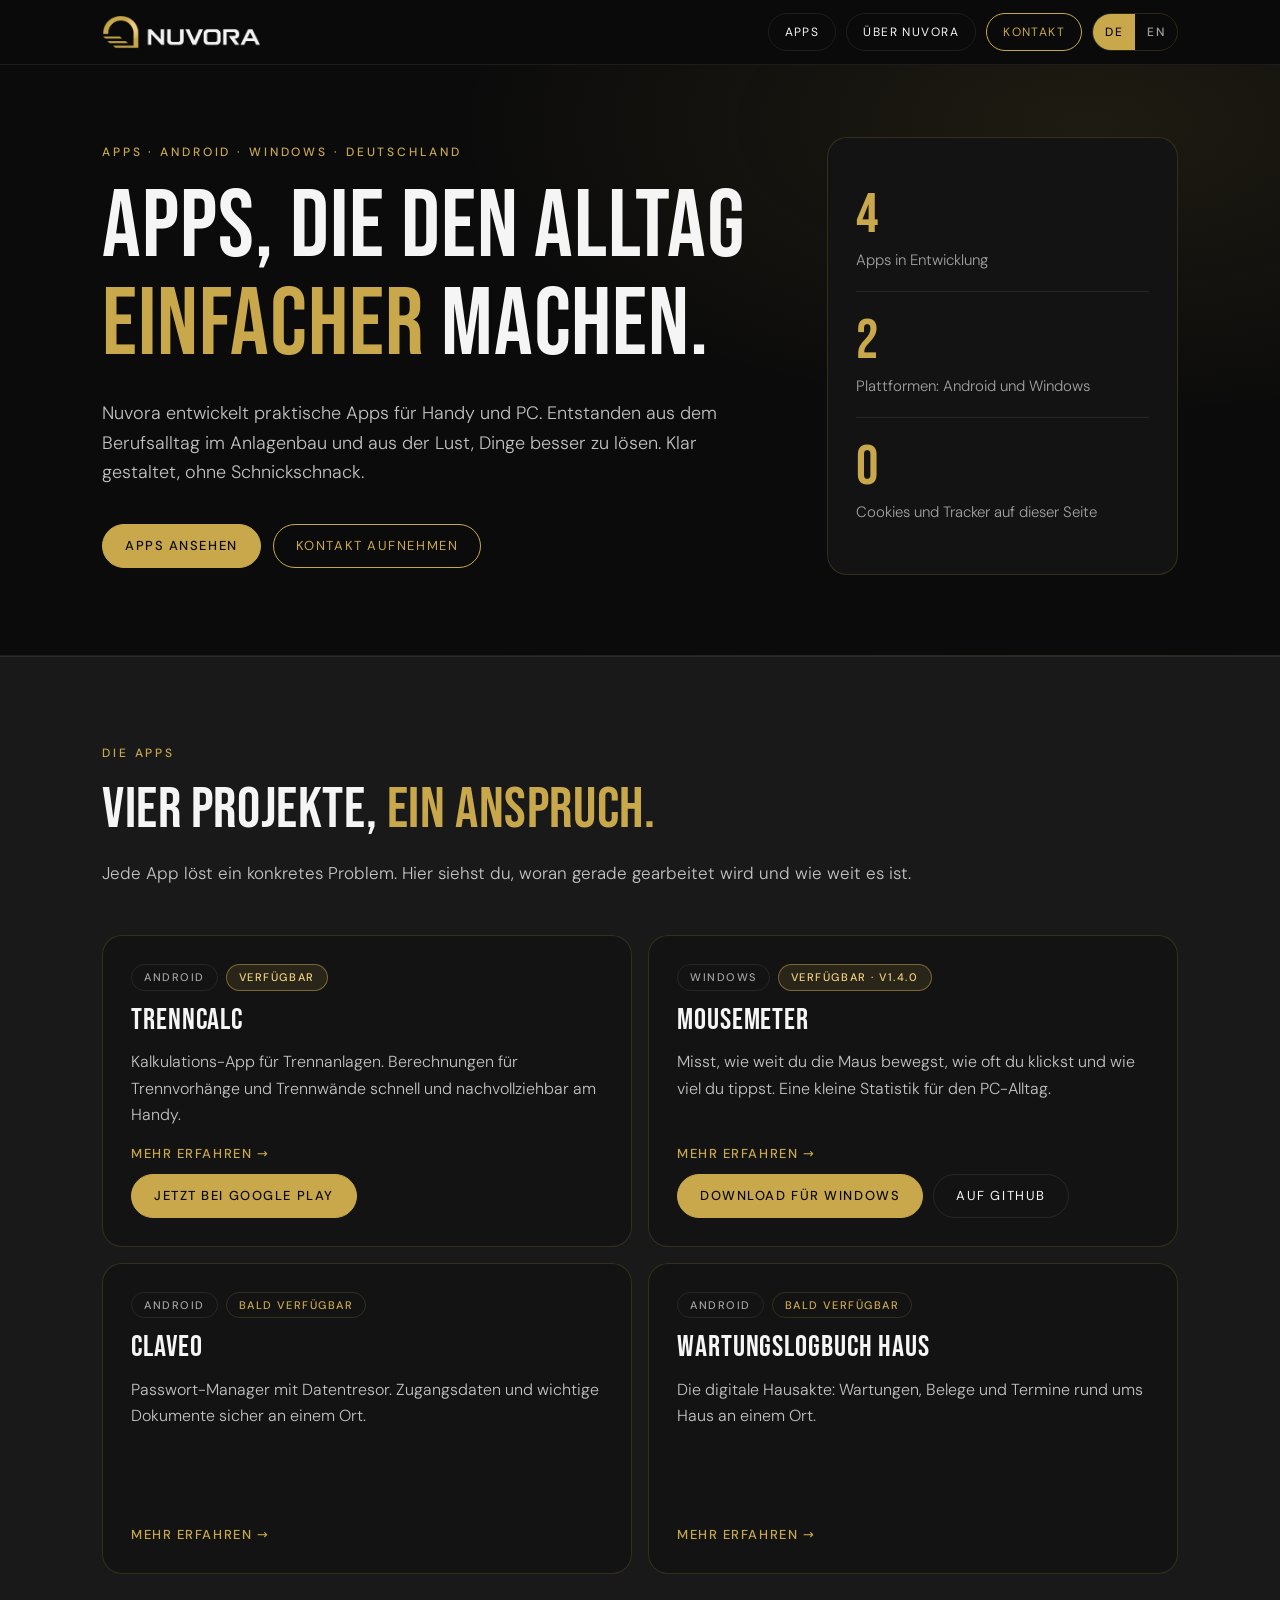
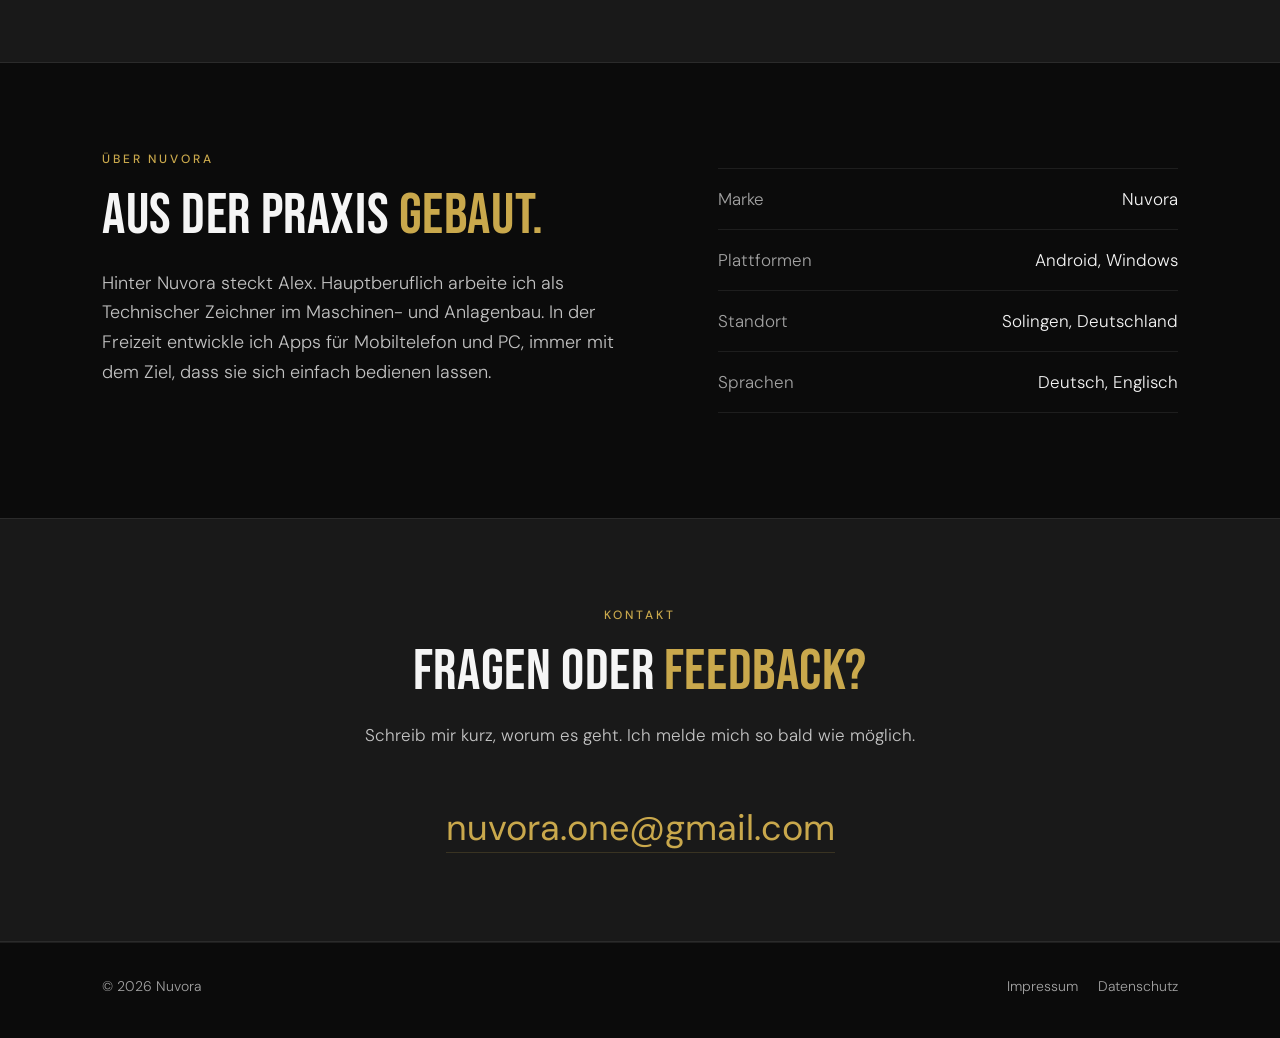
==== index.html @ 4043874c "Add files via upload" ====
<!doctype html>
<html lang="de">
<head>
  <meta charset="utf-8">
  <meta name="viewport" content="width=device-width, initial-scale=1">
  <title>Nuvora – Apps für Android und Windows</title>
  <meta name="description" content="Nuvora entwickelt Apps für Android und Windows: Kalkulation für Trennanlagen, Passwort-Manager, Hausakte, Maus-Statistik und mehr.">
  <meta name="robots" content="index, follow">
  <meta property="og:type" content="website">
  <meta property="og:title" content="Nuvora – Apps für Android und Windows">
  <meta property="og:description" content="Praktische Apps für Alltag und Beruf. Entwickelt von Alex.">
  <meta name="theme-color" content="#0b0b0b">
  <link rel="icon" href="data:image/svg+xml,%3Csvg xmlns='http://www.w3.org/2000/svg' viewBox='0 0 64 64'%3E%3Crect width='64' height='64' rx='14' fill='%230b0b0b'/%3E%3Ctext x='32' y='46' font-family='Arial' font-size='40' font-weight='700' text-anchor='middle' fill='%23c9a84c'%3EN%3C/text%3E%3C/svg%3E">
  <link rel="stylesheet" href="style.css">
  <script>document.documentElement.classList.add('js');</script>
</head>
<body>
  <a class="skip" href="#apps">Zum Inhalt springen</a>

  <header class="nav">
    <div class="wrap">
      <a class="logo" href="#top" aria-label="Nuvora, Startseite"><img src="img/nuvora-logo.png" alt="Nuvora" width="700" height="150"></a>
      <nav class="nav-links" aria-label="Hauptnavigation">
        <a class="btn ghost" href="#apps">Apps</a>
        <a class="btn ghost" href="#ueber">Über Nuvora</a>
        <a class="btn" href="#kontakt">Kontakt</a>
        <span class="lang" role="group" aria-label="Sprache"><span class="cur" aria-current="true">DE</span><a href="en/index.html" lang="en" hreflang="en" title="English version">EN</a></span>
      </nav>
    </div>
  </header>

  <main id="top">
    <!-- Hero -->
    <section class="hero">
      <div class="wrap hero-grid">
        <div>
          <span class="eyebrow">Apps · Android · Windows · Deutschland</span>
          <h1>Apps, die den Alltag <em>einfacher</em> machen.</h1>
          <p class="lead">Nuvora entwickelt praktische Apps für Handy und PC. Entstanden aus dem Berufsalltag im Anlagenbau und aus der Lust, Dinge besser zu lösen. Klar gestaltet, ohne Schnickschnack.</p>
          <div class="actions">
            <a class="btn primary" href="#apps">Apps ansehen</a>
            <a class="btn" href="#kontakt">Kontakt aufnehmen</a>
          </div>
        </div>
        <aside class="hero-card" aria-label="Nuvora in Zahlen">
          <div class="stat"><b>4</b><span>Apps in Entwicklung</span></div>
          <div class="stat"><b>2</b><span>Plattformen: Android und Windows</span></div>
          <div class="stat"><b>0</b><span>Cookies und Tracker auf dieser Seite</span></div>
        </aside>
      </div>
    </section>

    <!-- Apps -->
    <section id="apps" class="alt">
      <div class="wrap">
        <div class="section-head reveal">
          <span class="eyebrow">Die Apps</span>
          <h2>Vier Projekte, <em>ein Anspruch.</em></h2>
          <p>Jede App löst ein konkretes Problem. <span class="d-only">Hier siehst du, woran gerade gearbeitet wird und wie weit es ist.</span><span class="m-only">Hier siehst du den aktuellen Stand.</span></p>
        </div>

        <div class="cards">
          <article class="card reveal" data-info="info-trenncalc">
            <div class="meta"><span class="tag">Android</span><span class="tag live">Verfügbar</span></div>
            <h3>TrennCalc</h3>
            <p>Kalkulations-App für Trennanlagen. Berechnungen für Trennvorhänge und Trennwände schnell und nachvollziehbar am Handy.</p>
            <div class="card-foot">
              <button class="more" type="button" data-open="info-trenncalc" aria-haspopup="dialog">Mehr erfahren <span aria-hidden="true">→</span></button>
              <div class="card-actions">
                <a class="btn primary" href="https://play.google.com/store/apps/details?id=com.nuvora.trenncalc.lite&amp;utm_source=emea_Med" target="_blank" rel="noopener">Jetzt bei Google Play</a>
              </div>
            </div>
          </article>

          <article class="card reveal" data-info="info-mousemeter">
            <div class="meta"><span class="tag">Windows</span><span class="tag live">Verfügbar · v1.4.0</span></div>
            <h3>MouseMeter</h3>
            <p>Misst, wie weit du die Maus bewegst, wie oft du klickst und wie viel du tippst. Eine kleine Statistik für den PC-Alltag.</p>
            <div class="card-foot">
              <button class="more" type="button" data-open="info-mousemeter" aria-haspopup="dialog">Mehr erfahren <span aria-hidden="true">→</span></button>
              <div class="card-actions">
                <a class="btn primary" href="https://github.com/nuvoraone-source/MouseMeter/releases/tag/v1.4.0" target="_blank" rel="noopener">Download für Windows</a>
                <a class="btn ghost" href="https://github.com/nuvoraone-source/MouseMeter" target="_blank" rel="noopener">Auf GitHub</a>
              </div>
            </div>
          </article>

          <article class="card reveal" data-info="info-claveo">
            <div class="meta"><span class="tag">Android</span><span class="tag status">Bald verfügbar</span></div>
            <h3>Claveo</h3>
            <p>Passwort-Manager mit Datentresor. Zugangsdaten und wichtige Dokumente sicher an einem Ort.</p>
            <div class="card-foot">
              <button class="more" type="button" data-open="info-claveo" aria-haspopup="dialog">Mehr erfahren <span aria-hidden="true">→</span></button>
            </div>
          </article>

          <article class="card reveal" data-info="info-wartung">
            <div class="meta"><span class="tag">Android</span><span class="tag status">Bald verfügbar</span></div>
            <h3>Wartungslogbuch Haus</h3>
            <p>Die digitale Hausakte: Wartungen, Belege und Termine rund ums Haus an einem Ort.</p>
            <div class="card-foot">
              <button class="more" type="button" data-open="info-wartung" aria-haspopup="dialog">Mehr erfahren <span aria-hidden="true">→</span></button>
            </div>
          </article>
        </div>
      </div>
    </section>

    <!-- Über -->
    <section id="ueber">
      <div class="wrap about-grid">
        <div class="reveal">
          <span class="eyebrow">Über Nuvora</span>
          <h2>Aus der Praxis <em>gebaut.</em></h2>
          <p class="lead">Hinter Nuvora steckt Alex. Hauptberuflich arbeite ich als Technischer Zeichner im Maschinen- und Anlagenbau. In der Freizeit entwickle ich Apps für Mobiltelefon und PC, immer mit dem Ziel, dass sie sich einfach bedienen lassen.</p>
        </div>
        <dl class="facts reveal">
          <div><dt>Marke</dt><dd>Nuvora</dd></div>
          <div><dt>Plattformen</dt><dd>Android, Windows</dd></div>
          <div><dt>Standort</dt><dd>Solingen, Deutschland</dd></div>
          <div><dt>Sprachen</dt><dd>Deutsch, Englisch</dd></div>
        </dl>
      </div>
    </section>

    <!-- Kontakt -->
    <section id="kontakt" class="alt contact">
      <div class="wrap">
        <div class="section-head reveal">
          <span class="eyebrow">Kontakt</span>
          <h2>Fragen oder <em>Feedback?</em></h2>
          <p>Schreib mir kurz, worum es geht. Ich melde mich so bald wie möglich.</p>
        </div>
        <a class="mail reveal" href="mailto:nuvora.one@gmail.com">nuvora.one@gmail.com</a>
      </div>
    </section>
  </main>

  <footer>
    <div class="wrap">
      <span>© 2026 Nuvora</span>
      <nav aria-label="Rechtliches">
        <a href="impressum.html">Impressum</a>
        <a href="datenschutz.html">Datenschutz</a>
      </nav>
    </div>
  </footer>


  <dialog id="info-trenncalc" class="info" aria-labelledby="t-trenncalc">
    <div class="info-inner">
      <button class="close" type="button" aria-label="Schließen" data-close>×</button>
      <div class="meta"><span class="tag">Android</span><span class="tag live">Verfügbar</span></div>
      <h3 id="t-trenncalc">TrennCalc</h3>
      <p class="info-intro">Die Kalkulations-App für Trennanlagen. Gewichte und Hubgewicht rechnest du direkt am Handy aus, statt von Hand oder in Tabellen.</p>
      <ul>
        <li>Berechnet Gewicht Technik, Gewicht Behang, Gesamtgewicht und Hubgewicht</li>
        <li>Erhältlich als Lite- und als Pro-Version</li>
        <li>Ergebnisse lassen sich als PNG-Bild exportieren</li>
        <li>Die Sprache richtet sich nach den Einstellungen deines Handys</li>
      </ul>
      <div class="card-actions">
        <a class="btn primary" href="https://play.google.com/store/apps/details?id=com.nuvora.trenncalc.lite&amp;utm_source=emea_Med" target="_blank" rel="noopener">Jetzt bei Google Play</a>
      </div>
    </div>
  </dialog>

  <dialog id="info-mousemeter" class="info" aria-labelledby="t-mousemeter">
    <div class="info-inner">
      <button class="close" type="button" aria-label="Schließen" data-close>×</button>
      <div class="meta"><span class="tag">Windows</span><span class="tag live">Verfügbar · v1.4.0</span></div>
      <h3 id="t-mousemeter">MouseMeter</h3>
      <p class="info-intro">Zeigt dir, wie viel du am PC wirklich machst: wie weit die Maus wandert, wie oft du klickst und wie viel du tippst.</p>
      <ul>
        <li>Misst Mausstrecke, Geschwindigkeit und deinen Rekord</li>
        <li>Zählt Klicks (links, rechts, Mitte), Tastenanschläge und Scrollrad-Bewegungen</li>
        <li>Bei der Tastatur wird nur die Anzahl gezählt, nie der getippte Text</li>
        <li>Auswertung nach Tag, Woche, Monat und Jahr</li>
        <li>Portabel: Datei starten, keine Installation nötig</li>
        <li>Deine Daten bleiben lokal auf deinem PC, es wird nichts hochgeladen</li>
      </ul>
      <div class="card-actions">
        <a class="btn primary" href="https://github.com/nuvoraone-source/MouseMeter/releases/tag/v1.4.0" target="_blank" rel="noopener">Download für Windows</a>
        <a class="btn ghost" href="https://github.com/nuvoraone-source/MouseMeter" target="_blank" rel="noopener">Auf GitHub</a>
      </div>
    </div>
  </dialog>

  <dialog id="info-claveo" class="info" aria-labelledby="t-claveo">
    <div class="info-inner">
      <button class="close" type="button" aria-label="Schließen" data-close>×</button>
      <div class="meta"><span class="tag">Android</span><span class="tag status">Bald verfügbar</span></div>
      <h3 id="t-claveo">Claveo</h3>
      <p class="info-intro">Ein Passwort-Manager mit Datentresor. Der Name kommt vom lateinischen „clavis“, dem Schlüssel.</p>
      <ul>
        <li>Verwaltet deine Passwörter an einem Ort</li>
        <li>Der Datentresor nimmt auch weitere Alltagsdaten auf, zum Beispiel Bankkonten, Familiendaten und Dokumente</li>
        <li>Die Daten sollen durchgehend stark verschlüsselt gespeichert werden</li>
        <li>Zuerst für Android, eine iOS-Version ist später geplant</li>
        <li>Die App befindet sich gerade in der Veröffentlichung im Google Play Store</li>
      </ul>
      <div class="card-actions">
        <a class="btn" href="#kontakt" data-close>Fragen? Zum Kontakt</a>
      </div>
    </div>
  </dialog>

  <dialog id="info-wartung" class="info" aria-labelledby="t-wartung">
    <div class="info-inner">
      <button class="close" type="button" aria-label="Schließen" data-close>×</button>
      <div class="meta"><span class="tag">Android</span><span class="tag status">Bald verfügbar</span></div>
      <h3 id="t-wartung">Wartungslogbuch Haus</h3>
      <p class="info-intro">Die digitale Hausakte: Alles zu deinem Gebäude an einem Ort, statt in Ordnern und auf Zetteln.</p>
      <ul>
        <li>Verwaltet Gebäude, Räume, Anlagen, Wartungen, Dokumente und Kosten</li>
        <li>Auch für Mieter gedacht, nicht nur für Eigentümer</li>
        <li>Die Daten liegen zuerst auf deinem Gerät, eine Synchronisation mit Cloud-Diensten ist geplant</li>
        <li>Die App befindet sich in Arbeit</li>
      </ul>
      <div class="card-actions">
        <a class="btn" href="#kontakt" data-close>Fragen? Zum Kontakt</a>
      </div>
    </div>
  </dialog>

  <script>
    // Dezentes Einblenden beim Scrollen. Ohne JavaScript bleibt alles sichtbar.
    (function () {
      var items = document.querySelectorAll('.reveal');
      if (!('IntersectionObserver' in window)) { items.forEach(function (e) { e.classList.add('in'); }); return; }
      var io = new IntersectionObserver(function (entries) {
        entries.forEach(function (en) { if (en.isIntersecting) { en.target.classList.add('in'); io.unobserve(en.target); } });
      }, { threshold: 0.12 });
      items.forEach(function (e) { io.observe(e); });
    })();

    // Info-Fenster: Klick auf Karte oder "Mehr erfahren" öffnet das Fenster.
    (function () {
      if (typeof HTMLDialogElement === 'undefined') return;
      document.querySelectorAll('.card[data-info]').forEach(function (card) {
        card.classList.add('clickable');
        card.addEventListener('click', function (e) {
          if (e.target.closest('a')) return;
          var d = document.getElementById(card.getAttribute('data-info'));
          if (d && !d.open) d.showModal();
        });
      });
      document.querySelectorAll('dialog.info').forEach(function (d) {
        d.addEventListener('click', function (e) {
          if (e.target === d || e.target.closest('[data-close]')) d.close();
        });
      });
    })();
  </script>
</body>
</html>
---- style.css ----
/* ==========================================================
   NUVORA – Stylesheet
   Farben und Schriften hier oben ändern, wirkt auf alle Seiten.
   ========================================================== */

@font-face { font-family: "DM Sans"; font-weight: 300; font-style: normal; font-display: swap; src: url("fonts/dm-sans-latin-300-normal.woff2") format("woff2"); }
@font-face { font-family: "DM Sans"; font-weight: 400; font-style: normal; font-display: swap; src: url("fonts/dm-sans-latin-400-normal.woff2") format("woff2"); }
@font-face { font-family: "DM Sans"; font-weight: 500; font-style: normal; font-display: swap; src: url("fonts/dm-sans-latin-500-normal.woff2") format("woff2"); }
@font-face { font-family: "Bebas Neue"; font-weight: 400; font-style: normal; font-display: swap; src: url("fonts/bebas-neue-latin-400-normal.woff2") format("woff2"); }

:root {
  --black: #0b0b0b;      /* Seitenhintergrund */
  --surface: #131313;    /* Karten */
  --surface2: #191919;   /* abgesetzte Bereiche */
  --gold: #c9a84c;       /* Hauptakzent */
  --gold-light: #f0d080; /* Hover */
  --white: #f5f5f5;      /* Text */
  --muted: #a2a2a2;      /* Nebentext */
  --border: rgba(201, 168, 76, 0.18);
  --line: rgba(255, 255, 255, 0.08);
  --sans: "DM Sans", system-ui, -apple-system, "Segoe UI", sans-serif;
  --display: "Bebas Neue", "DM Sans", sans-serif;
  --gutter: 16px;
}

*, *::before, *::after { box-sizing: border-box; }
html { scroll-behavior: smooth; scroll-padding-top: 76px; -webkit-text-size-adjust: 100%; }
body {
  margin: 0;
  background: var(--black);
  color: var(--white);
  font-family: var(--sans);
  font-weight: 300;
  font-size: 17px;
  line-height: 1.65;
  -webkit-font-smoothing: antialiased;
}
img, svg { max-width: 100%; display: block; }
a { color: inherit; }
:focus-visible { outline: 2px solid var(--gold-light); outline-offset: 3px; border-radius: 4px; }

.wrap { width: 100%; max-width: 1140px; margin: 0 auto; padding: 0 var(--gutter); }
.skip { position: absolute; left: -999px; top: 8px; background: var(--gold); color: var(--black); padding: 8px 14px; border-radius: 999px; z-index: 100; }
.skip:focus { left: 8px; }

/* ---------- Navigation ---------- */
.nav {
  position: sticky; top: 0; z-index: 50;
  background: rgba(11, 11, 11, 0.97);
  border-bottom: 1px solid var(--line);
}
.nav .wrap { display: flex; align-items: center; justify-content: space-between; gap: 16px; min-height: 64px; }
.logo { display: inline-flex; align-items: center; text-decoration: none; }
.logo img { height: 34px; width: auto; }
.nav-links { display: flex; align-items: center; gap: 10px; }

/* ---------- Buttons ---------- */
.btn {
  display: inline-flex; align-items: center; justify-content: center;
  min-height: 44px; padding: 0 22px;
  border: 1px solid var(--gold); border-radius: 999px;
  background: transparent; color: var(--gold);
  font: 400 13px/1 var(--sans); letter-spacing: 0.12em; text-transform: uppercase;
  text-decoration: none; cursor: pointer;
  transition: background .2s, color .2s, border-color .2s;
}
.btn:hover { background: rgba(201, 168, 76, 0.12); border-color: var(--gold-light); color: var(--gold-light); }
.btn.primary { background: var(--gold); color: var(--black); font-weight: 500; }
.btn.primary:hover { background: var(--gold-light); border-color: var(--gold-light); color: var(--black); }
.btn.ghost { border-color: var(--line); color: var(--white); }
.btn.ghost:hover { border-color: var(--gold); color: var(--gold); background: transparent; }
.nav .btn { min-height: 38px; padding: 0 16px; font-size: 12px; }

/* ---------- Sprachumschalter ---------- */
.lang { display: inline-flex; align-items: center; border: 1px solid var(--border); border-radius: 999px; overflow: hidden; }
.lang a, .lang .cur { display: inline-flex; align-items: center; min-height: 36px; padding: 0 12px; font: 500 12px/1 var(--sans); letter-spacing: 0.12em; text-decoration: none; }
.lang a { color: var(--muted); }
.lang a:hover { color: var(--gold-light); }
.lang .cur { background: var(--gold); color: var(--black); }

/* ---------- Typografie ---------- */
.eyebrow {
  display: block; margin-bottom: 18px;
  font: 500 12px/1.4 var(--sans); letter-spacing: 0.24em; text-transform: uppercase; color: var(--gold);
}
h1, h2, h3 { font-family: var(--display); font-weight: 400; margin: 0; letter-spacing: 0.01em; line-height: 1.02; text-transform: uppercase; }
h1 { font-size: clamp(46px, 9vw, 96px); }
h2 { font-size: clamp(36px, 6vw, 58px); }
h3 { font-size: 30px; letter-spacing: 0.03em; }
em { font-style: normal; color: var(--gold); }
.lead { max-width: 56ch; margin: 24px 0 0; font-size: 18px; color: rgba(245, 245, 245, 0.78); }

/* ---------- Hero ---------- */
.hero { padding: 72px 0 80px; border-bottom: 1px solid var(--line); background: radial-gradient(900px 420px at 85% 10%, rgba(201,168,76,0.10), transparent 70%), var(--black); }
.hero-grid { display: grid; gap: 48px; align-items: center; }
.hero .actions { display: flex; flex-wrap: wrap; gap: 12px; margin-top: 36px; }
.hero-card {
  background: var(--surface); border: 1px solid var(--border); border-radius: 20px;
  padding: 32px 28px; display: grid; gap: 4px;
}
.stat { padding: 18px 0; border-bottom: 1px solid var(--line); }
.stat:last-child { border-bottom: 0; }
.stat b { display: block; font: 400 56px/1 var(--display); color: var(--gold); letter-spacing: 0.02em; }
.stat span { display: block; margin-top: 4px; color: var(--muted); font-size: 15px; }

/* ---------- Bereiche ---------- */
section { padding: 88px 0; }
.alt { background: var(--surface2); border-block: 1px solid var(--line); }
.section-head { max-width: 62ch; margin-bottom: 48px; }
#apps .section-head { max-width: 100ch; }
.section-head p { margin: 20px 0 0; color: rgba(245, 245, 245, 0.78); }

/* ---------- App-Karten ---------- */
.cards { display: grid; gap: 16px; grid-template-columns: 1fr; grid-auto-rows: 1fr; }
.card {
  background: var(--surface); border: 1px solid var(--border); border-radius: 20px;
  padding: 28px; display: flex; flex-direction: column; gap: 14px;
  transition: border-color .25s, transform .25s;
}
.card:hover { border-color: rgba(201, 168, 76, 0.5); transform: translateY(-3px); }
.card .meta { display: flex; flex-wrap: wrap; gap: 8px; align-items: center; }
.tag {
  display: inline-block; padding: 4px 12px; border-radius: 999px;
  border: 1px solid var(--line); color: var(--muted);
  font: 500 11px/1.5 var(--sans); letter-spacing: 0.14em; text-transform: uppercase;
}
.tag.status { border-color: var(--border); color: var(--gold); }
.card p { margin: 0; color: rgba(245, 245, 245, 0.78); font-size: 16px; }

.card-actions { display: flex; flex-wrap: wrap; gap: 10px; margin-top: auto; padding-top: 8px; }
.tag.live { border-color: rgba(201, 168, 76, 0.5); background: rgba(201, 168, 76, 0.12); color: var(--gold-light); }

/* ---------- Info-Fenster ---------- */
.card.clickable { cursor: pointer; }
.more {
  align-self: flex-start; margin-top: auto; padding: 8px 0; background: none; border: 0;
  color: var(--gold); font: 500 13px/1 var(--sans); letter-spacing: 0.12em; text-transform: uppercase; cursor: pointer;
}
.more:hover { color: var(--gold-light); }
.card .more + .card-actions { margin-top: 0; }
.js .card .more { display: inline-block; }
.card .more { display: none; }

dialog.info {
  width: min(580px, calc(100vw - 32px)); max-height: calc(100vh - 48px); padding: 0; overflow: auto;
  background: var(--surface); color: var(--white);
  border: 1px solid var(--border); border-radius: 20px;
  box-shadow: 0 30px 80px rgba(0, 0, 0, 0.6);
}
dialog.info::backdrop { background: rgba(0, 0, 0, 0.75); }
dialog.info[open] { animation: pop .22s ease; }
@keyframes pop { from { opacity: 0; transform: translateY(10px) scale(.98); } to { opacity: 1; transform: none; } }
.info-inner { position: relative; padding: 36px 32px 32px; display: flex; flex-direction: column; gap: 16px; }
.info-inner h3 { font-size: 40px; }
.info-intro { margin: 0; color: rgba(245, 245, 245, 0.85); }
.info-inner ul { margin: 0; padding: 0; list-style: none; border-top: 1px solid var(--line); }
.info-inner li { position: relative; padding: 12px 0 12px 22px; border-bottom: 1px solid var(--line); font-size: 16px; color: rgba(245, 245, 245, 0.8); }
.info-inner li::before { content: ""; position: absolute; left: 2px; top: 21px; width: 7px; height: 7px; border-radius: 50%; background: var(--gold); }
.info-inner .card-actions { margin-top: 8px; padding-top: 0; }
.close {
  position: absolute; top: 12px; right: 12px; width: 44px; height: 44px; border-radius: 50%;
  background: transparent; border: 1px solid var(--line); color: var(--white);
  font: 300 26px/1 var(--sans); cursor: pointer;
}
.close:hover { border-color: var(--gold); color: var(--gold); }
@media (max-width: 719px) { .info-inner { padding: 32px 20px 24px; } .info-inner h3 { font-size: 34px; } }
@media (prefers-reduced-motion: reduce) { dialog.info[open] { animation: none; } }

.card-foot { margin-top: auto; display: flex; flex-direction: column; align-items: flex-start; gap: 10px; }
.card-foot .more { margin-top: 0; padding: 4px 0; }
.card-foot .card-actions { margin-top: 0; padding-top: 0; }
.section-head p { text-wrap: balance; }
.lead { text-wrap: pretty; }
.m-only { display: none; }
@media (max-width: 719px) {
  .d-only { display: none; }
  .m-only { display: inline; }
}

/* ---------- Über ---------- */
.about-grid { display: grid; gap: 40px; }
.facts { display: grid; gap: 0; border-top: 1px solid var(--line); }
.facts div { display: flex; justify-content: space-between; gap: 16px; padding: 16px 0; border-bottom: 1px solid var(--line); }
.facts dt { color: var(--muted); }
.facts dd { margin: 0; text-align: right; }

/* ---------- Kontakt ---------- */
.contact { text-align: center; }
.contact .section-head { margin-inline: auto; }
.mail { display: inline-block; margin-top: 8px; font: 400 clamp(22px, 5vw, 36px)/1.3 var(--sans); color: var(--gold); text-decoration: none; border-bottom: 1px solid var(--border); overflow-wrap: anywhere; }
.mail:hover { color: var(--gold-light); border-color: var(--gold-light); }

/* ---------- Footer ---------- */
footer { padding: 32px 0 40px; border-top: 1px solid var(--line); color: var(--muted); font-size: 14px; }
footer .wrap { display: flex; flex-wrap: wrap; justify-content: space-between; gap: 12px 24px; }
footer nav { display: flex; gap: 20px; }
footer a { text-decoration: none; }
footer a:hover { color: var(--gold); }

/* ---------- Rechtstexte ---------- */
.legal { padding: 64px 0 88px; }
.legal .wrap { max-width: 760px; }
.legal h1 { font-size: clamp(44px, 8vw, 72px); margin-bottom: 32px; }
.legal h2 { font-size: 30px; margin: 40px 0 12px; color: var(--gold); }
.legal p, .legal li { color: rgba(245, 245, 245, 0.82); }
.legal ul { padding-left: 20px; }
.legal a { color: var(--gold); }
.todo { background: rgba(201, 168, 76, 0.16); color: var(--gold-light); padding: 0 6px; border-radius: 4px; }

/* ---------- Einblend-Animation (nur mit JavaScript, dezent) ---------- */
.js .reveal { opacity: 0; transform: translateY(18px); transition: opacity .7s ease, transform .7s ease; }
.js .reveal.in { opacity: 1; transform: none; }

/* ---------- Tablet / Desktop ---------- */
@media (min-width: 720px) {
  :root { --gutter: 32px; }
  .cards { grid-template-columns: repeat(2, 1fr); }
  .about-grid { grid-template-columns: 1.2fr 1fr; gap: 64px; }
}
@media (min-width: 980px) {
  .hero-grid { grid-template-columns: 1.3fr 0.7fr; gap: 72px; }
}
@media (max-width: 719px) {
  .nav-links .btn.ghost { display: none; }
  section { padding: 64px 0; }
  .hero { padding: 48px 0 56px; }
}
@media (prefers-reduced-motion: reduce) {
  html { scroll-behavior: auto; }
  .js .reveal { opacity: 1; transform: none; transition: none; }
  .card, .btn { transition: none; }
}
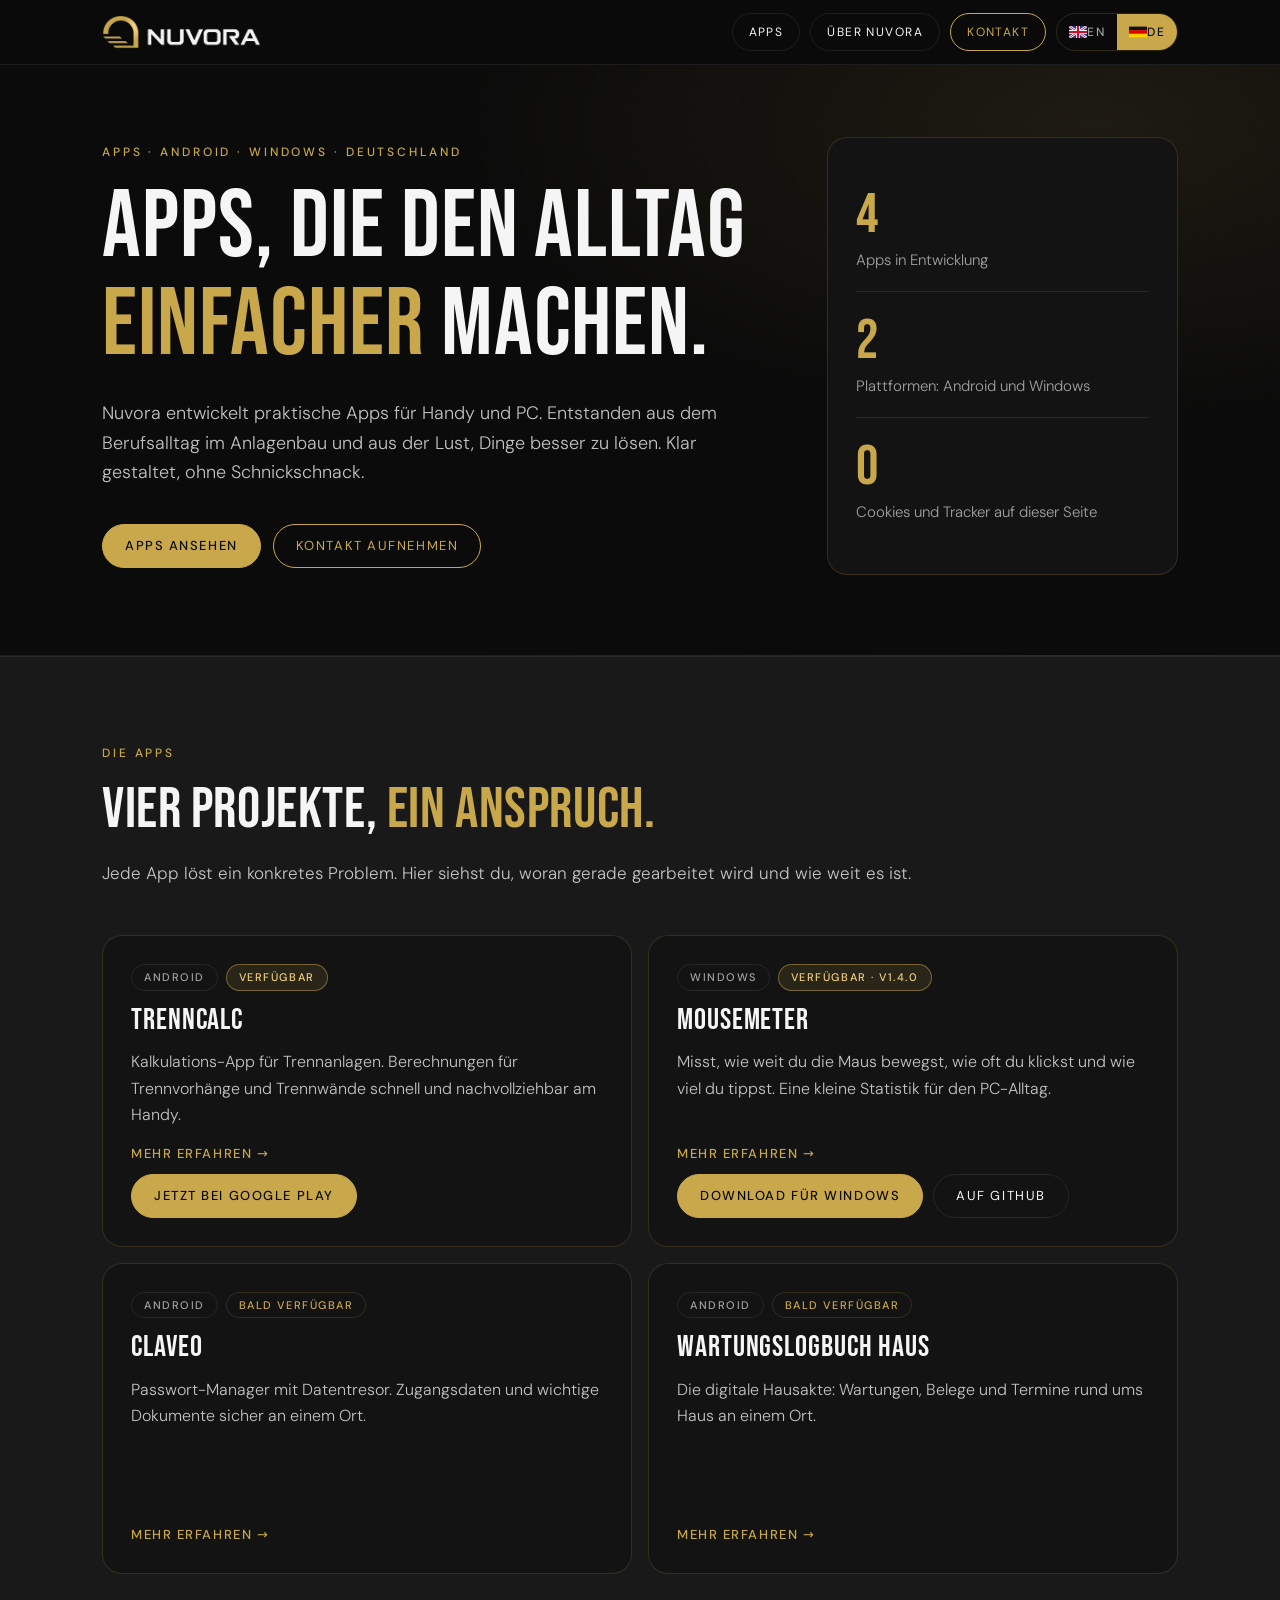
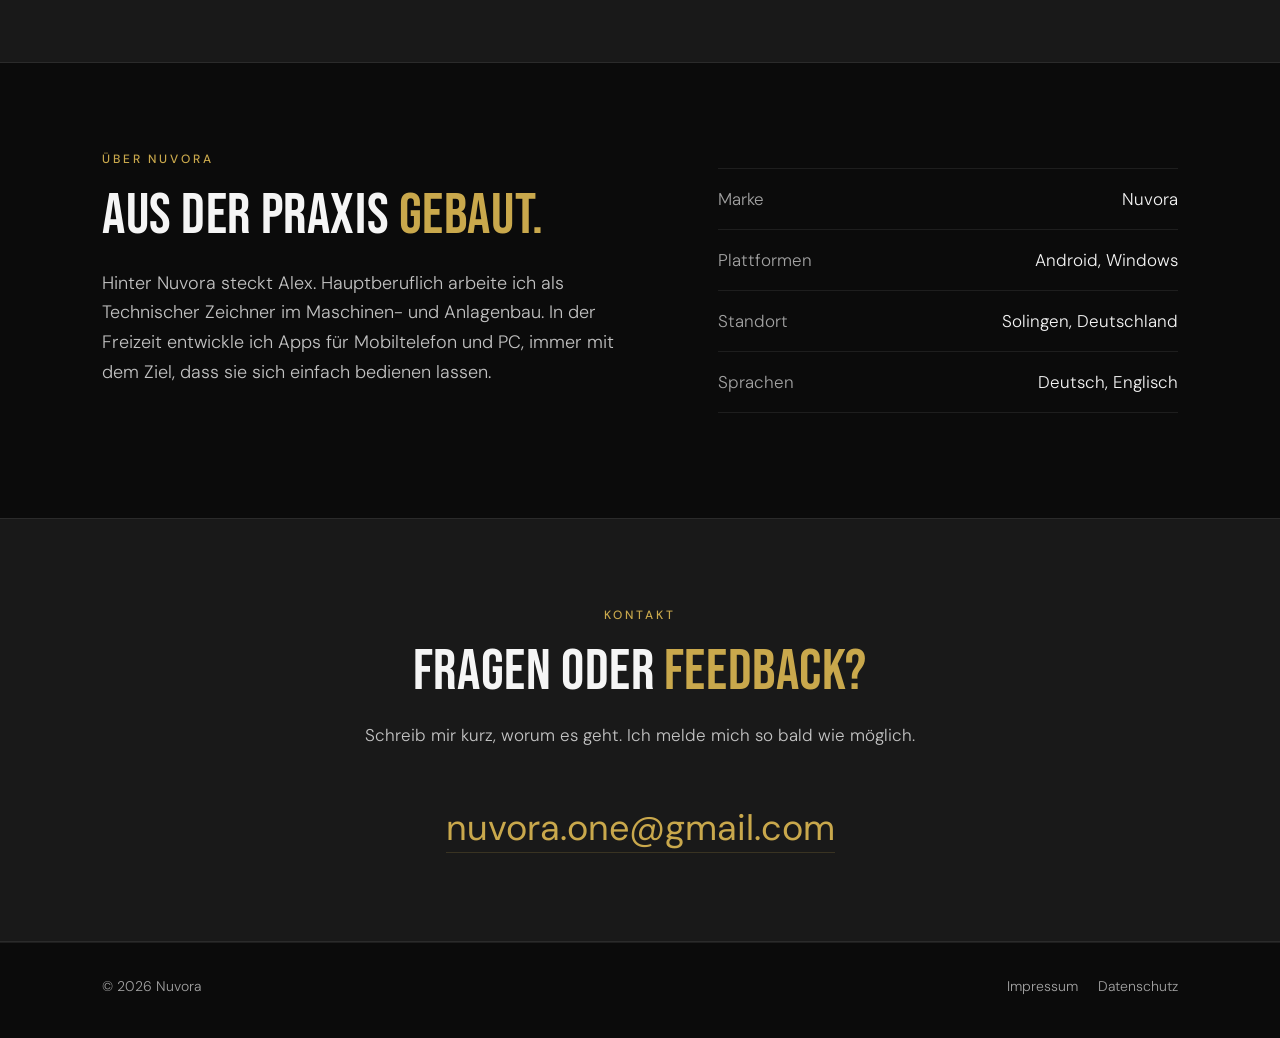
==== commit 89b079c4: "Add files via upload" ====
--- a/index.html
+++ b/index.html
@@ -24,7 +24,7 @@
         <a class="btn ghost" href="#apps">Apps</a>
         <a class="btn ghost" href="#ueber">Über Nuvora</a>
         <a class="btn" href="#kontakt">Kontakt</a>
-        <span class="lang" role="group" aria-label="Sprache"><span class="cur" aria-current="true">DE</span><a href="en/index.html" lang="en" hreflang="en" title="English version">EN</a></span>
+        <span class="lang" role="group" aria-label="Sprache"><a href="en/index.html" lang="en" hreflang="en" title="English version"><svg class="flag" viewBox="0 0 60 40" width="18" height="12" aria-hidden="true" focusable="false"><rect width="60" height="40" fill="#1c3f94"/><path d="M0 0l60 40M60 0L0 40" stroke="#fff" stroke-width="8"/><path d="M0 0l60 40M60 0L0 40" stroke="#c8102e" stroke-width="3"/><path d="M30 0v40M0 20h60" stroke="#fff" stroke-width="13"/><path d="M30 0v40M0 20h60" stroke="#c8102e" stroke-width="7.5"/></svg><span class="code">EN</span></a><span class="cur" aria-current="true" lang="de"><svg class="flag" viewBox="0 0 5 3" width="18" height="12" aria-hidden="true" focusable="false"><rect width="5" height="1" fill="#111"/><rect y="1" width="5" height="1" fill="#d00"/><rect y="2" width="5" height="1" fill="#ffce00"/></svg><span class="code">DE</span></span></span>
       </nav>
     </div>
   </header>
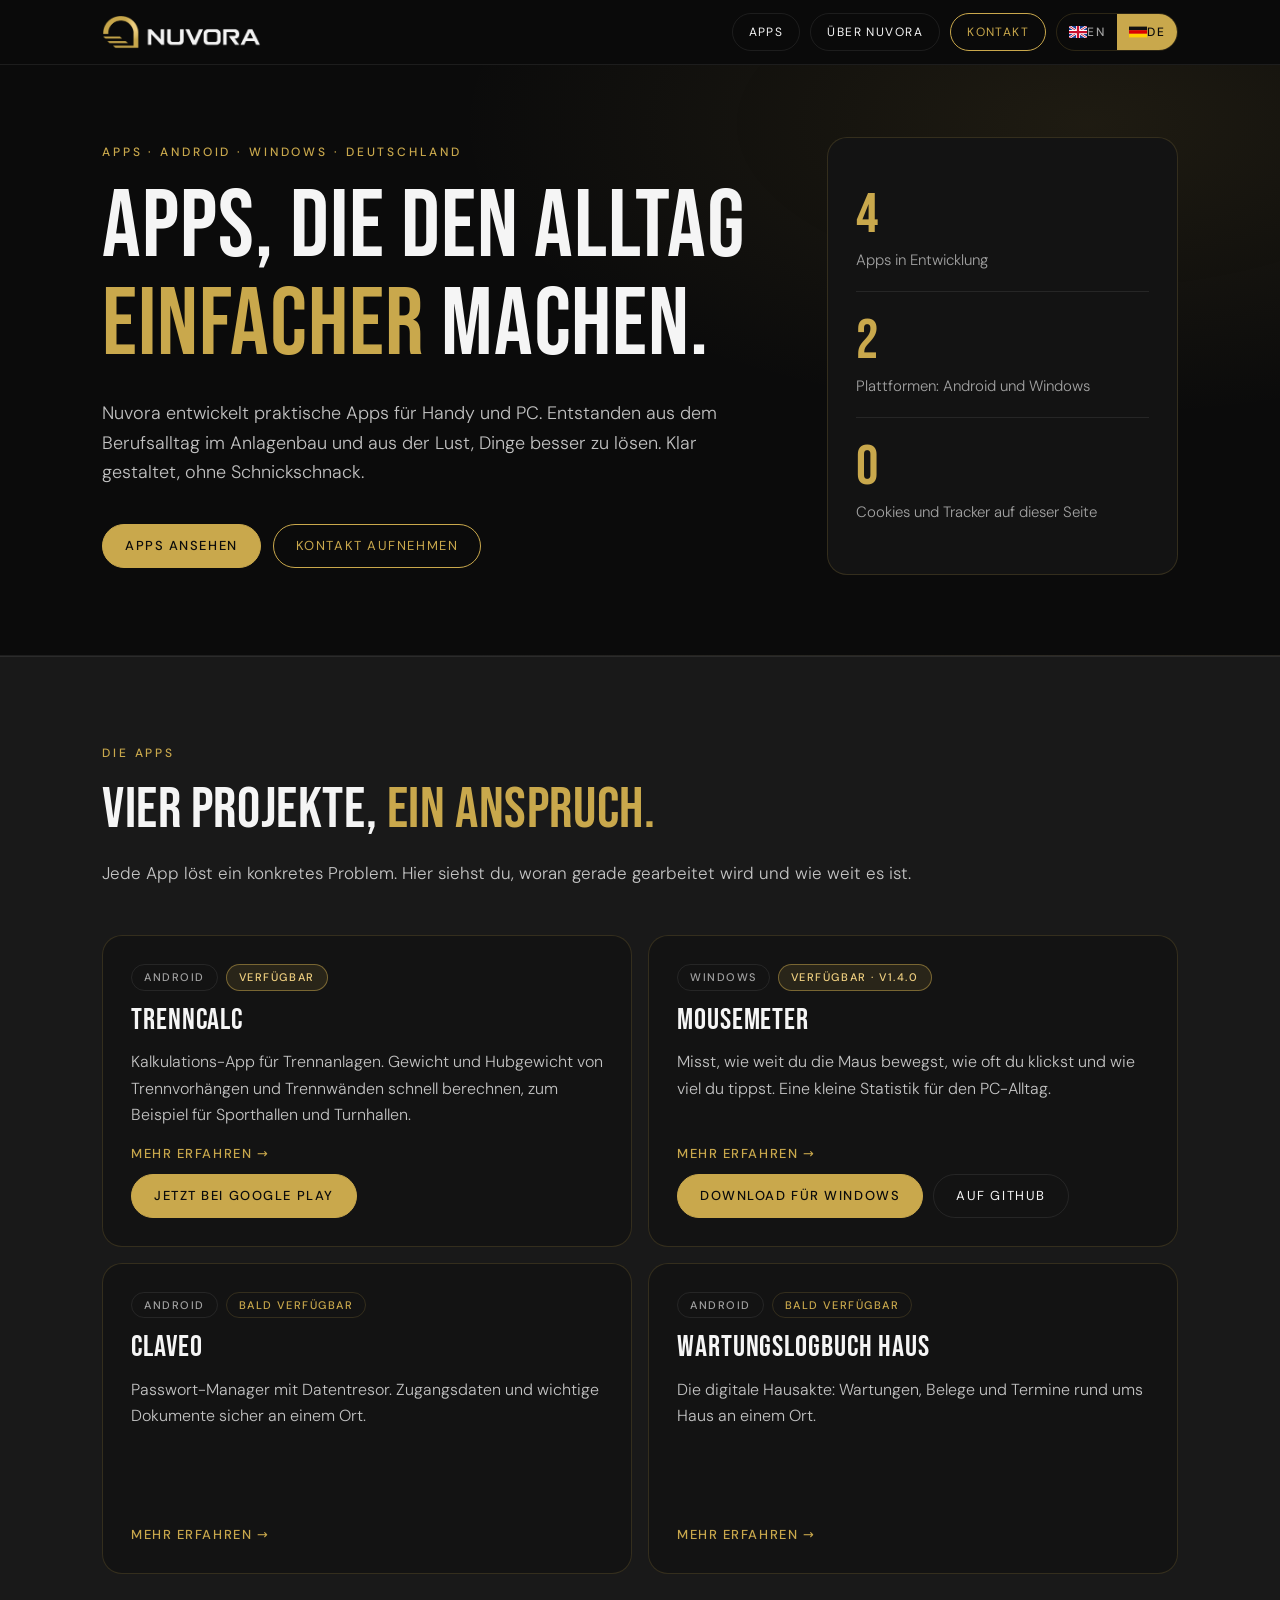
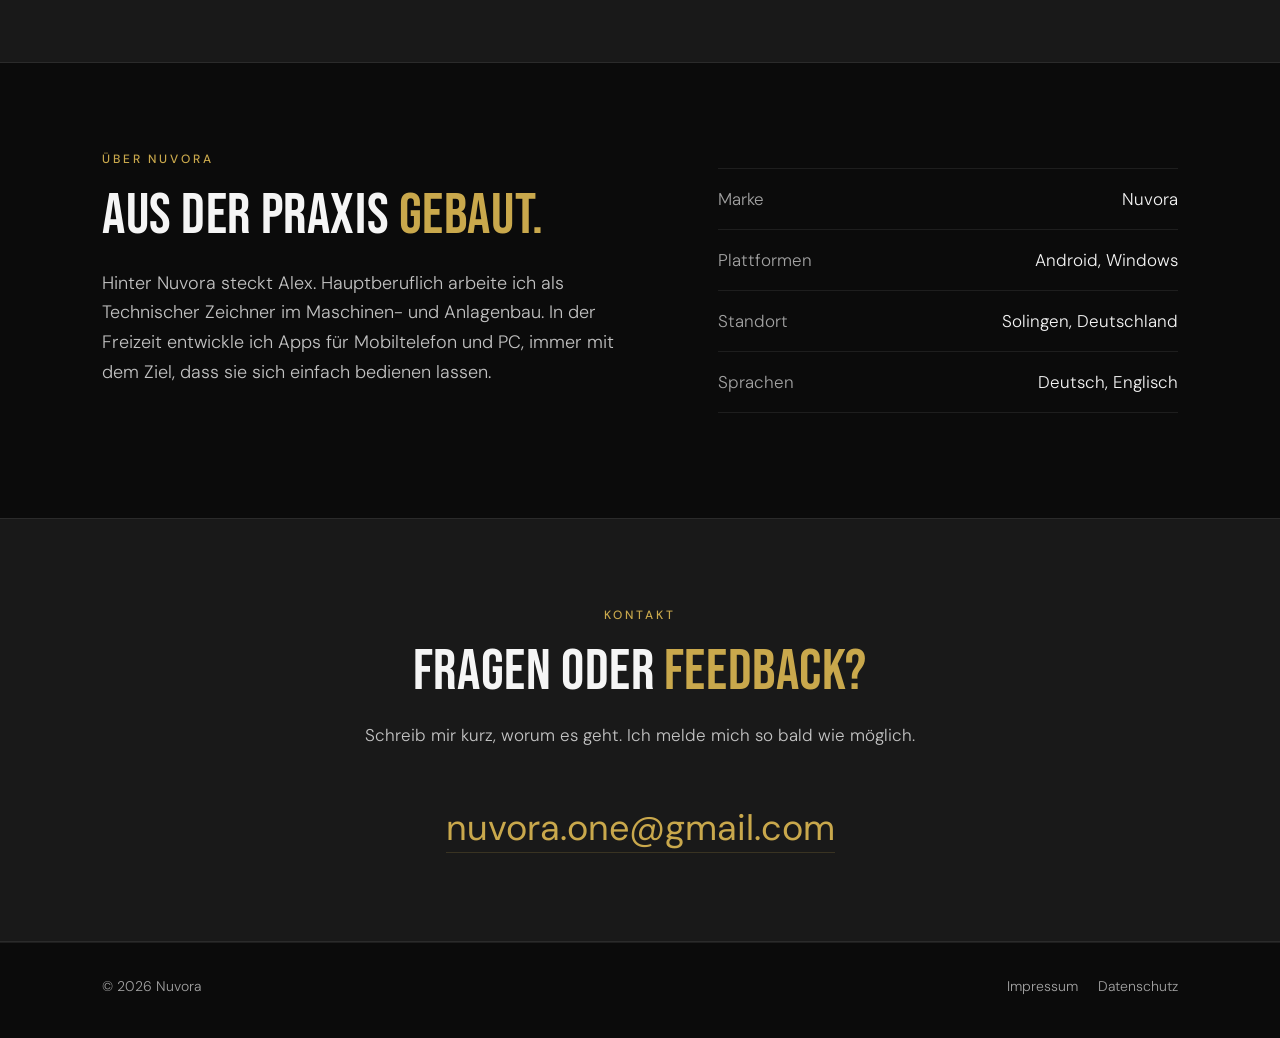
==== commit ba4f1e4c: "Add files via upload" ====
--- a/index.html
+++ b/index.html
@@ -3,16 +3,83 @@
 <head>
   <meta charset="utf-8">
   <meta name="viewport" content="width=device-width, initial-scale=1">
-  <title>Nuvora – Apps für Android und Windows</title>
-  <meta name="description" content="Nuvora entwickelt Apps für Android und Windows: Kalkulation für Trennanlagen, Passwort-Manager, Hausakte, Maus-Statistik und mehr.">
+  <title>Nuvora – Apps für Android &amp; Windows | TrennCalc Trennvorhang</title>
+  <meta name="description" content="Apps für Android und Windows: TrennCalc berechnet Gewicht und Hubgewicht von Trennvorhängen für Sporthallen und Turnhallen. Dazu MouseMeter und mehr.">
   <meta name="robots" content="index, follow">
   <meta property="og:type" content="website">
-  <meta property="og:title" content="Nuvora – Apps für Android und Windows">
-  <meta property="og:description" content="Praktische Apps für Alltag und Beruf. Entwickelt von Alex.">
+  <meta property="og:title" content="Nuvora – Apps für Android &amp; Windows">
+  <meta property="og:description" content="Praktische Apps für Alltag und Beruf: Trennvorhang-Rechner TrennCalc, MouseMeter und weitere Apps. Entwickelt von Alex.">
+  <meta property="og:url" content="https://nuvoraone-source.github.io/">
+  <meta property="og:site_name" content="Nuvora">
+  <meta property="og:locale" content="de_DE">
+  <meta property="og:locale:alternate" content="en_US">
+  <meta property="og:image" content="https://nuvoraone-source.github.io/img/og-image.png">
+  <meta property="og:image:width" content="1200">
+  <meta property="og:image:height" content="630">
+  <meta property="og:image:alt" content="Nuvora Logo">
+  <meta name="twitter:card" content="summary_large_image">
+  <link rel="canonical" href="https://nuvoraone-source.github.io/">
+  <link rel="alternate" hreflang="de" href="https://nuvoraone-source.github.io/">
+  <link rel="alternate" hreflang="en" href="https://nuvoraone-source.github.io/en/">
+  <link rel="alternate" hreflang="x-default" href="https://nuvoraone-source.github.io/">
   <meta name="theme-color" content="#0b0b0b">
   <link rel="icon" href="data:image/svg+xml,%3Csvg xmlns='http://www.w3.org/2000/svg' viewBox='0 0 64 64'%3E%3Crect width='64' height='64' rx='14' fill='%230b0b0b'/%3E%3Ctext x='32' y='46' font-family='Arial' font-size='40' font-weight='700' text-anchor='middle' fill='%23c9a84c'%3EN%3C/text%3E%3C/svg%3E">
   <link rel="stylesheet" href="style.css">
   <script>document.documentElement.classList.add('js');</script>
+  <script type="application/ld+json">
+{
+  "@context": "https://schema.org",
+  "@graph": [
+    {
+      "@type": "Organization",
+      "@id": "https://nuvoraone-source.github.io/#org",
+      "name": "Nuvora",
+      "url": "https://nuvoraone-source.github.io/",
+      "logo": "https://nuvoraone-source.github.io/img/nuvora-logo.png",
+      "email": "nuvora.one@gmail.com",
+      "description": "Nuvora entwickelt praktische Apps für Android und Windows."
+    },
+    {
+      "@type": "WebSite",
+      "@id": "https://nuvoraone-source.github.io/#site",
+      "url": "https://nuvoraone-source.github.io/",
+      "name": "Nuvora",
+      "inLanguage": "de",
+      "publisher": {
+        "@id": "https://nuvoraone-source.github.io/#org"
+      }
+    },
+    {
+      "@type": "SoftwareApplication",
+      "name": "TrennCalc",
+      "applicationCategory": "BusinessApplication",
+      "operatingSystem": "Android",
+      "description": "Kalkulations-App für Trennanlagen: Gewicht und Hubgewicht von Trennvorhängen und Trennwänden berechnen, zum Beispiel für Sporthallen und Turnhallen.",
+      "url": "https://play.google.com/store/apps/details?id=com.nuvora.trenncalc.lite",
+      "inLanguage": [
+        "de",
+        "en"
+      ],
+      "publisher": {
+        "@id": "https://nuvoraone-source.github.io/#org"
+      }
+    },
+    {
+      "@type": "SoftwareApplication",
+      "name": "MouseMeter",
+      "applicationCategory": "UtilitiesApplication",
+      "operatingSystem": "Windows",
+      "softwareVersion": "1.4.0",
+      "description": "Misst Mausstrecke, Klicks und Tastenanschläge am PC. Portabel, die Daten bleiben lokal.",
+      "downloadUrl": "https://github.com/nuvoraone-source/MouseMeter/releases/tag/v1.4.0",
+      "url": "https://github.com/nuvoraone-source/MouseMeter",
+      "publisher": {
+        "@id": "https://nuvoraone-source.github.io/#org"
+      }
+    }
+  ]
+}
+  </script>
 </head>
 <body>
   <a class="skip" href="#apps">Zum Inhalt springen</a>
@@ -63,7 +130,7 @@
           <article class="card reveal" data-info="info-trenncalc">
             <div class="meta"><span class="tag">Android</span><span class="tag live">Verfügbar</span></div>
             <h3>TrennCalc</h3>
-            <p>Kalkulations-App für Trennanlagen. Berechnungen für Trennvorhänge und Trennwände schnell und nachvollziehbar am Handy.</p>
+            <p>Kalkulations-App für Trennanlagen. Gewicht und Hubgewicht von Trennvorhängen und Trennwänden schnell berechnen, zum Beispiel für Sporthallen und Turnhallen.</p>
             <div class="card-foot">
               <button class="more" type="button" data-open="info-trenncalc" aria-haspopup="dialog">Mehr erfahren <span aria-hidden="true">→</span></button>
               <div class="card-actions">
@@ -152,9 +219,10 @@
       <button class="close" type="button" aria-label="Schließen" data-close>×</button>
       <div class="meta"><span class="tag">Android</span><span class="tag live">Verfügbar</span></div>
       <h3 id="t-trenncalc">TrennCalc</h3>
-      <p class="info-intro">Die Kalkulations-App für Trennanlagen. Gewichte und Hubgewicht rechnest du direkt am Handy aus, statt von Hand oder in Tabellen.</p>
+      <p class="info-intro">Die Kalkulations-App für Trennanlagen und Trennvorhänge, zum Beispiel in Sporthallen, Turnhallen und Mehrzweckhallen. Gewichte und Hubgewicht rechnest du direkt am Handy aus, statt von Hand oder in Tabellen.</p>
       <ul>
         <li>Berechnet Gewicht Technik, Gewicht Behang, Gesamtgewicht und Hubgewicht</li>
+        <li>Gedacht für Trennvorhänge, Hallentrennwände und Trennanlagen in Sport-, Turn- und Mehrzweckhallen</li>
         <li>Erhältlich als Lite- und als Pro-Version</li>
         <li>Ergebnisse lassen sich als PNG-Bild exportieren</li>
         <li>Die Sprache richtet sich nach den Einstellungen deines Handys</li>
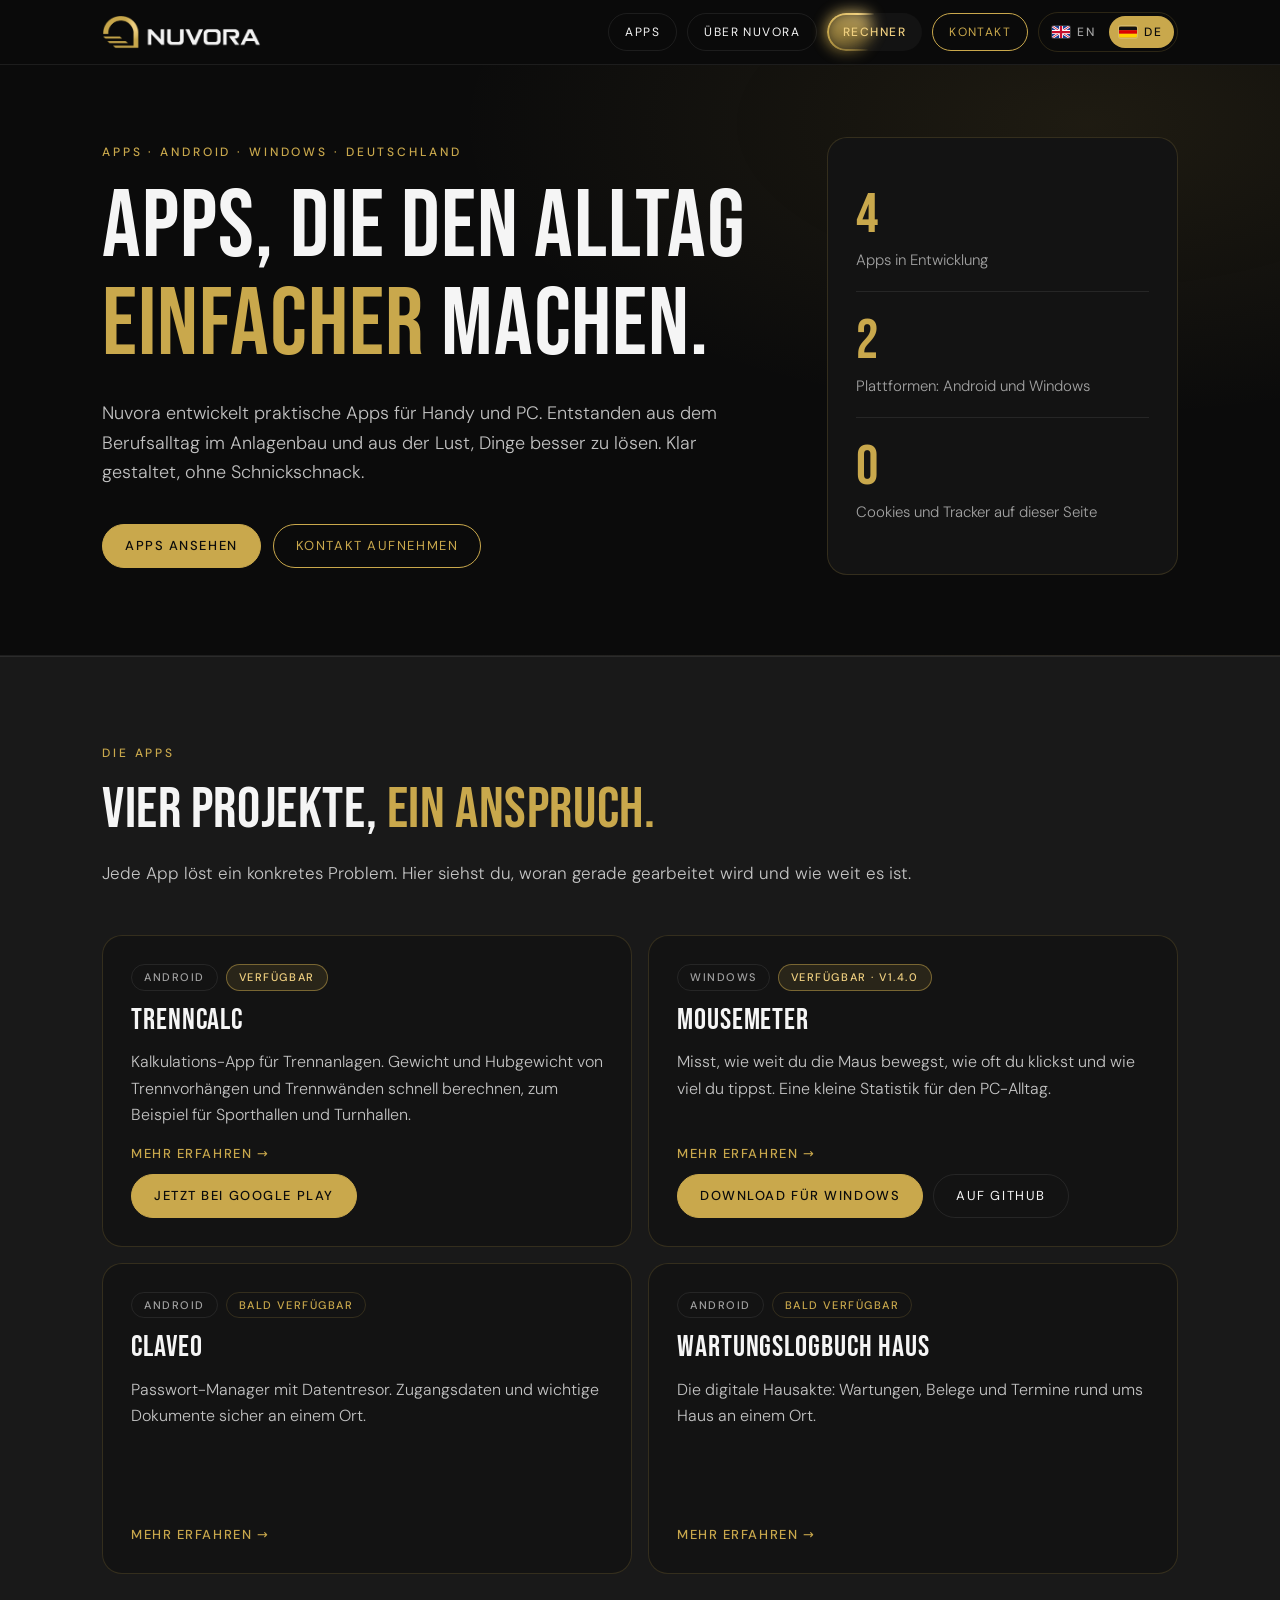
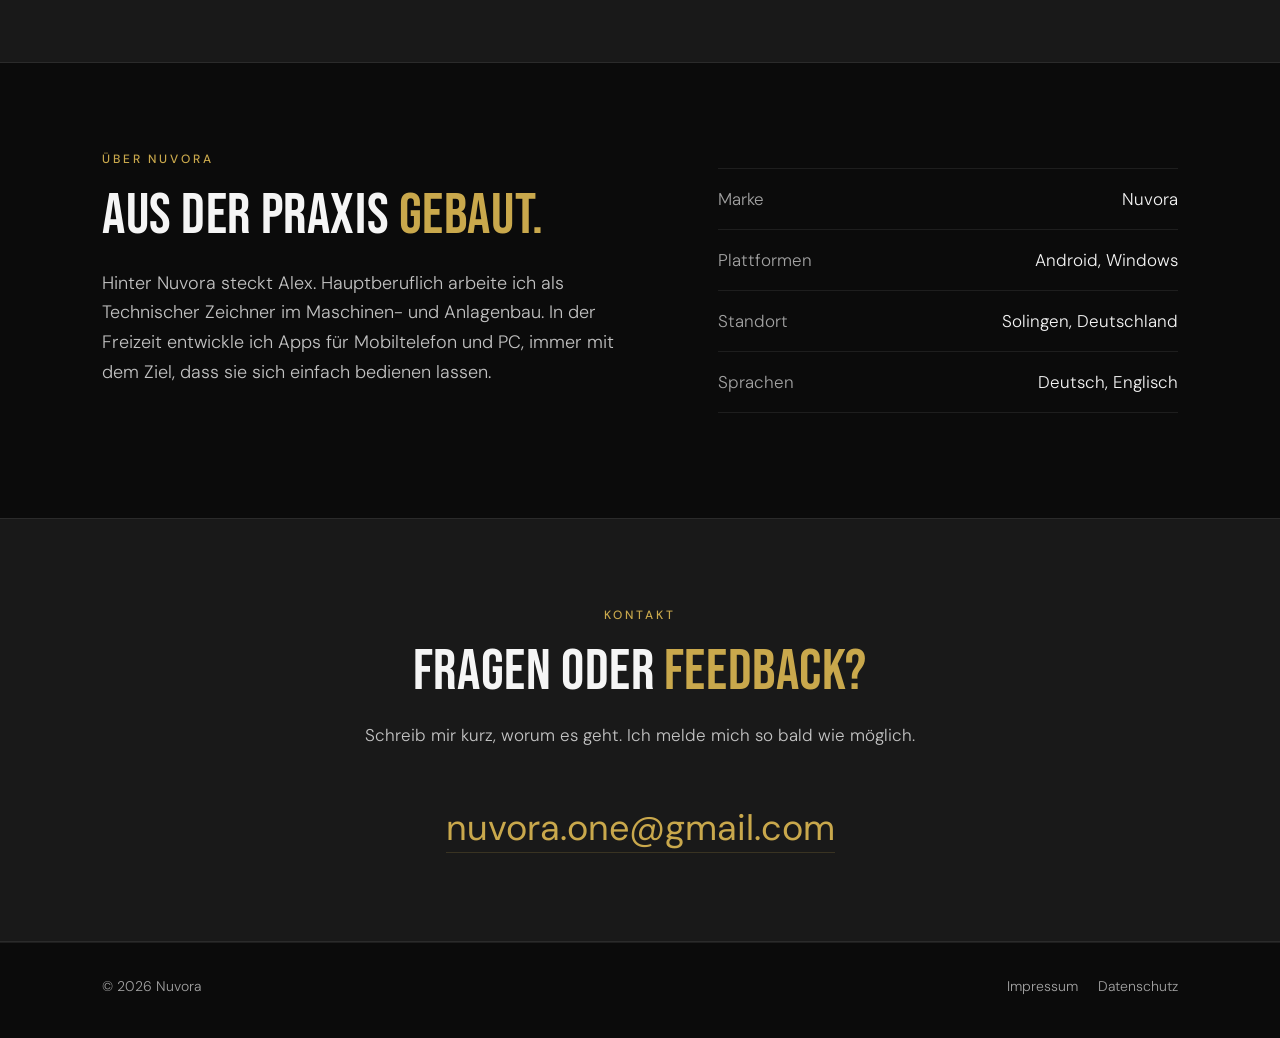
==== commit 34d98e8d: "Add files via upload" ====
--- a/index.html
+++ b/index.html
@@ -90,6 +90,7 @@
       <nav class="nav-links" aria-label="Hauptnavigation">
         <a class="btn ghost" href="#apps">Apps</a>
         <a class="btn ghost" href="#ueber">Über Nuvora</a>
+        <a class="btn glow" href="rechner.html">Rechner</a>
         <a class="btn" href="#kontakt">Kontakt</a>
         <span class="lang" role="group" aria-label="Sprache"><a href="en/index.html" lang="en" hreflang="en" title="English version"><svg class="flag" viewBox="0 0 60 40" width="18" height="12" aria-hidden="true" focusable="false"><rect width="60" height="40" fill="#1c3f94"/><path d="M0 0l60 40M60 0L0 40" stroke="#fff" stroke-width="8"/><path d="M0 0l60 40M60 0L0 40" stroke="#c8102e" stroke-width="3"/><path d="M30 0v40M0 20h60" stroke="#fff" stroke-width="13"/><path d="M30 0v40M0 20h60" stroke="#c8102e" stroke-width="7.5"/></svg><span class="code">EN</span></a><span class="cur" aria-current="true" lang="de"><svg class="flag" viewBox="0 0 5 3" width="18" height="12" aria-hidden="true" focusable="false"><rect width="5" height="1" fill="#111"/><rect y="1" width="5" height="1" fill="#d00"/><rect y="2" width="5" height="1" fill="#ffce00"/></svg><span class="code">DE</span></span></span>
       </nav>
--- a/style.css
+++ b/style.css
@@ -71,12 +71,20 @@
 .btn.ghost:hover { border-color: var(--gold); color: var(--gold); background: transparent; }
 .nav .btn { min-height: 38px; padding: 0 16px; font-size: 12px; }
 
-/* ---------- Sprachumschalter ---------- */
-.lang { display: inline-flex; align-items: center; border: 1px solid var(--border); border-radius: 999px; overflow: hidden; }
-.lang a, .lang .cur { display: inline-flex; align-items: center; min-height: 36px; padding: 0 12px; font: 500 12px/1 var(--sans); letter-spacing: 0.12em; text-decoration: none; }
-.lang a { color: var(--muted); }
-.lang a:hover { color: var(--gold-light); }
+/* ---------- Sprachumschalter (Pille mit Flaggen) ---------- */
+.lang { display: inline-flex; align-items: center; gap: 2px; padding: 3px; border: 1px solid var(--border); border-radius: 999px; }
+.lang a, .lang .cur { display: inline-flex; align-items: center; gap: 7px; min-height: 32px; padding: 0 12px 0 10px; border-radius: 999px; font: 500 12px/1 var(--sans); letter-spacing: 0.12em; text-decoration: none; }
+.lang a { color: var(--muted); transition: color .2s, background .2s; }
+.lang a:hover { color: var(--gold-light); background: rgba(201, 168, 76, 0.10); }
 .lang .cur { background: var(--gold); color: var(--black); }
+.flag { flex: none; border-radius: 2px; box-shadow: 0 0 0 1px rgba(255, 255, 255, 0.18); }
+@media (max-width: 480px) {
+  .lang a, .lang .cur { padding: 0 9px; }
+  .lang .code { position: absolute; width: 1px; height: 1px; overflow: hidden; clip: rect(0 0 0 0); white-space: nowrap; }
+  .logo img { height: 30px; }
+  .nav .wrap { gap: 10px; }
+}
+@media (max-width: 359px) { .nav-links .btn:not(.ghost) { display: none; } }
 
 /* ---------- Typografie ---------- */
 .eyebrow {
@@ -230,3 +238,78 @@
   .js .reveal { opacity: 1; transform: none; transition: none; }
   .card, .btn { transition: none; }
 }
+
+/* ---------- Menü-Button mit leuchtendem, laufendem Rand ---------- */
+@property --ang { syntax: "<angle>"; initial-value: 0deg; inherits: false; }
+.btn.glow {
+  position: relative; isolation: isolate; border: 0; background: var(--surface);
+  color: var(--gold-light); font-weight: 500;
+}
+.btn.glow::before, .btn.glow::after {
+  content: ""; position: absolute; inset: 0; border-radius: inherit; pointer-events: none;
+  background: conic-gradient(from var(--ang), transparent 0 55%, var(--gold) 75%, var(--gold-light) 88%, transparent 100%);
+  animation: glow-spin 3.2s linear infinite;
+}
+.btn.glow::before {
+  padding: 2px; z-index: 1;
+  -webkit-mask: linear-gradient(#000 0 0) content-box, linear-gradient(#000 0 0);
+  -webkit-mask-composite: xor; mask-composite: exclude;
+}
+.btn.glow::after { inset: -2px; z-index: -1; filter: blur(7px); opacity: .75; }
+.btn.glow:hover { background: #1b1b1b; color: var(--white); }
+@keyframes glow-spin { to { --ang: 360deg; } }
+@media (prefers-reduced-motion: reduce) {
+  .btn.glow::before, .btn.glow::after { animation: none; }
+}
+@media (max-width: 359px) { .nav-links .btn.glow { display: inline-flex; padding: 0 12px; } }
+
+/* ---------- Rechner ---------- */
+.calc { padding: 48px 0 88px; }
+.calc .wrap { max-width: 860px; }
+.calc h1 { font-size: clamp(40px, 8vw, 72px); margin-bottom: 14px; }
+.calc .lead { color: rgba(245,245,245,.78); margin: 0 0 32px; max-width: 62ch; text-wrap: balance; }
+.calc-card { background: var(--surface); border: 1px solid var(--border); border-radius: 22px; padding: 22px 18px; }
+.calc .row { display: grid; grid-template-columns: 1fr; gap: 14px; margin-bottom: 14px; }
+.calc .row:last-child { margin-bottom: 0; }
+.calc .f { display: flex; flex-direction: column; gap: 6px; }
+.calc .f > span { font-size: 12px; letter-spacing: .08em; text-transform: uppercase; color: var(--muted); }
+.calc select, .calc input[type="text"] {
+  width: 100%; min-height: 46px; padding: 0 14px; border-radius: 14px;
+  border: 1px solid var(--line); background: var(--surface2); color: var(--white);
+  font: 400 16px/1 var(--sans);
+}
+.calc select:focus, .calc input[type="text"]:focus { outline: none; border-color: var(--gold); box-shadow: 0 0 0 3px rgba(201,168,76,.18); }
+.calc select:disabled { opacity: .6; }
+.calc .combo { display: flex; flex-direction: column; gap: 8px; }
+.calc .combo input[hidden] { display: none; }
+.calc-actions { margin-top: 22px; display: flex; justify-content: center; }
+.calc-actions .btn { min-width: 220px; min-height: 50px; background: var(--gold); color: var(--black); font-weight: 500; }
+.calc-actions .btn:hover { background: var(--gold-light); }
+.calc-actions .btn:disabled { opacity: .7; cursor: progress; }
+.calc-note { margin: 18px 0 0; padding: 12px 16px; border: 1px solid var(--gold); border-radius: 14px; color: var(--gold-light); text-align: center; }
+.calc-out { margin-top: 28px; }
+.calc-out h2 { font-size: 34px; margin-bottom: 14px; color: var(--gold); }
+.res { margin: 0; border-top: 1px solid var(--line); }
+.res > div { display: flex; justify-content: space-between; gap: 16px; padding: 11px 2px; border-bottom: 1px solid var(--line); }
+.res dt { color: var(--muted); }
+.res dd { margin: 0; text-align: right; font-weight: 500; }
+.calc-hint { margin-top: 28px; font-size: 13px; color: var(--muted); }
+@media (min-width: 720px) {
+  .calc-card { padding: 30px 28px; }
+  .calc .row { grid-template-columns: 1fr 1fr; gap: 18px; margin-bottom: 18px; }
+  .calc .row:has(> .f:only-child) { grid-template-columns: 1fr; }
+}
+
+/* Menü auf kleinen Displays: Logo darf nicht zusammengedrückt werden */
+.logo { flex-shrink: 0; }
+@media (max-width: 480px) {
+  .nav .wrap { gap: 8px; }
+  .nav-links { gap: 6px; }
+  .logo img { height: 28px; width: auto; }
+  .nav .btn.glow { padding: 0 12px; letter-spacing: .06em; }
+}
+@media (max-width: 340px) { .logo img { height: 24px; } .nav .btn.glow { padding: 0 9px; font-size: 11px; } }
+@media (max-width: 480px) { .nav-links .btn:not(.glow) { display: none; } }
+.legal h1 { font-size: clamp(34px, 8vw, 72px); overflow-wrap: anywhere; }
+.calc form > .f { margin-bottom: 14px; }
+@media (min-width: 720px) { .calc form > .f { margin-bottom: 18px; } }
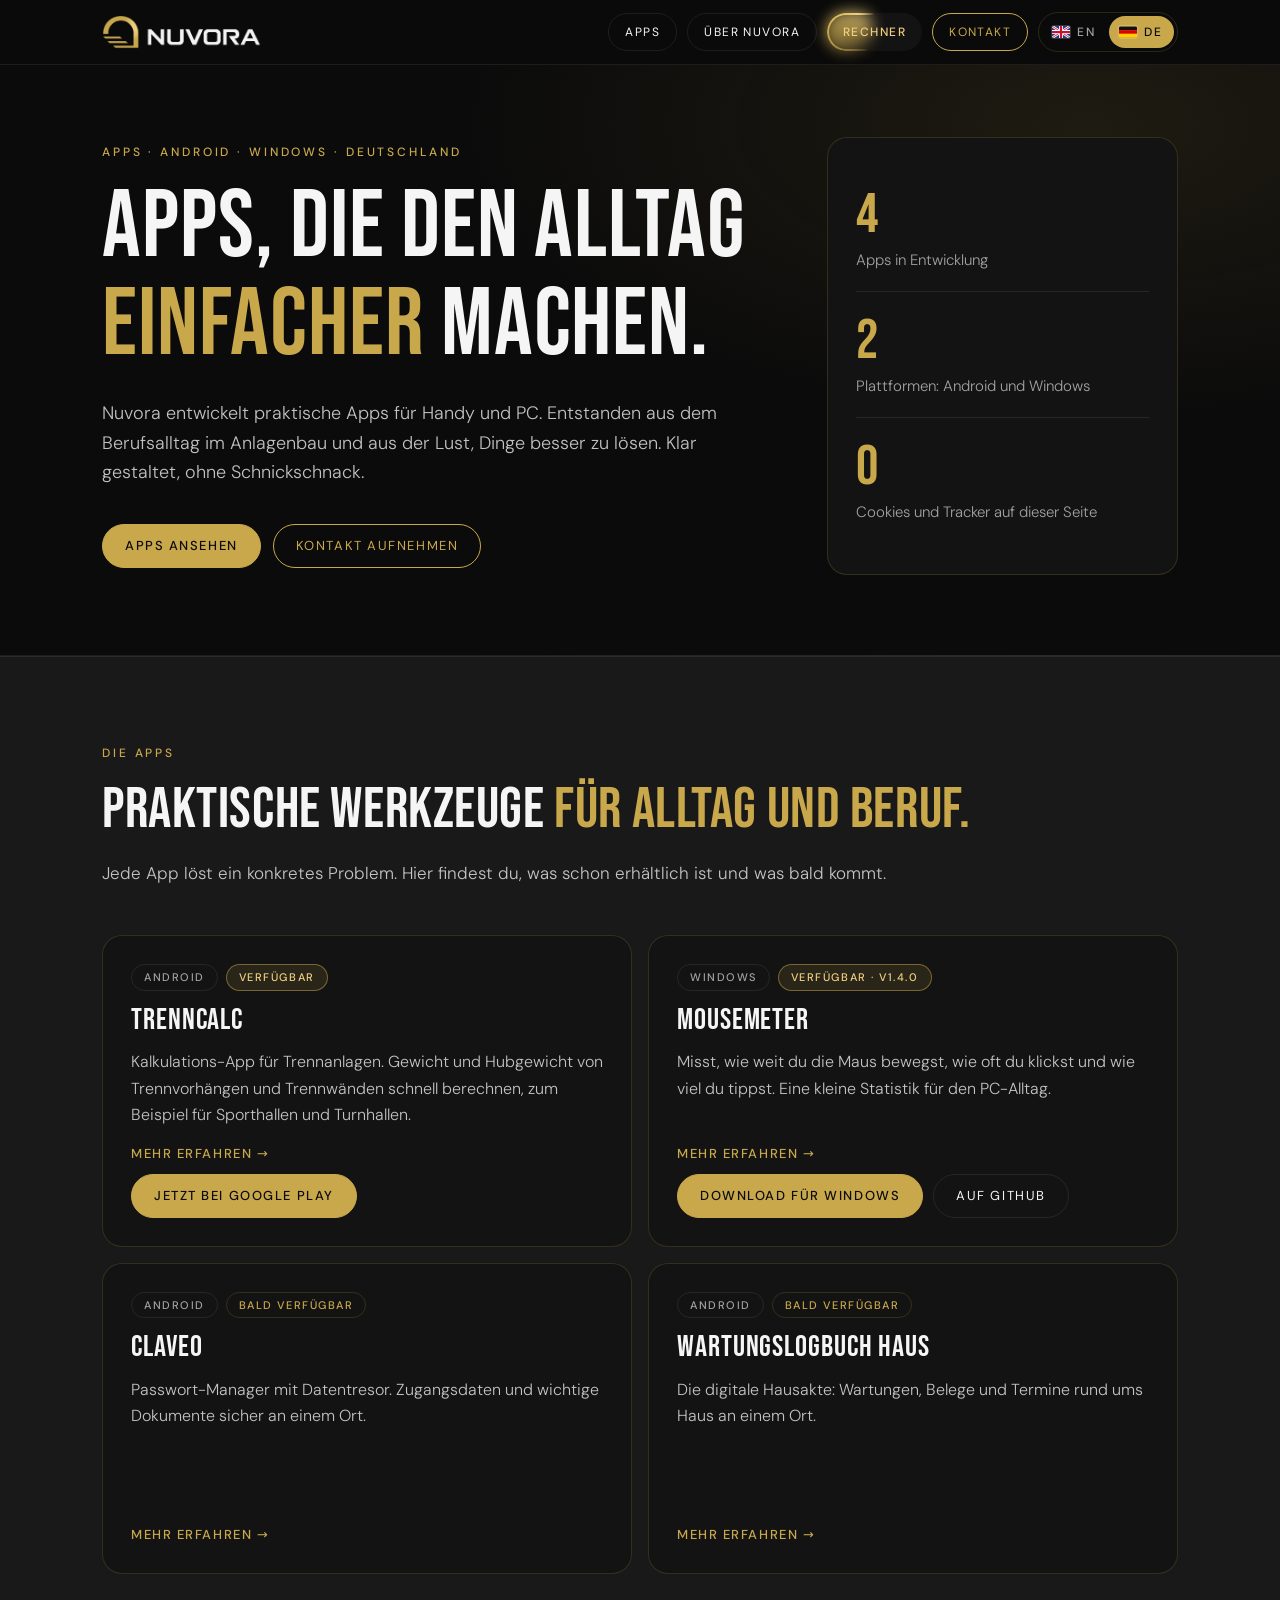
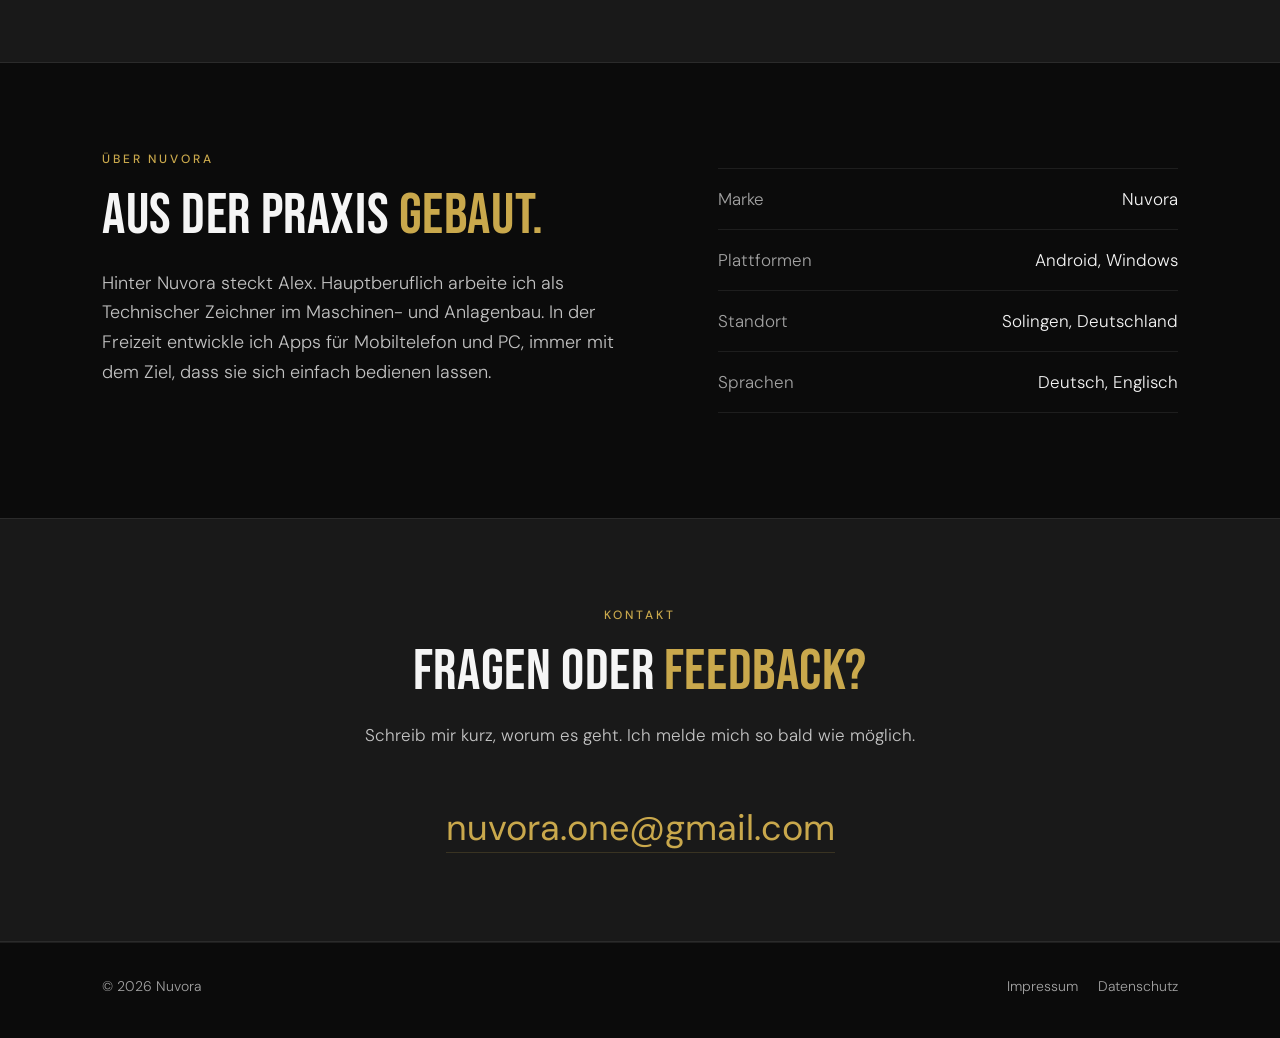
==== commit a4b53f50: "Add files via upload" ====
--- a/index.html
+++ b/index.html
@@ -123,8 +123,8 @@
       <div class="wrap">
         <div class="section-head reveal">
           <span class="eyebrow">Die Apps</span>
-          <h2>Vier Projekte, <em>ein Anspruch.</em></h2>
-          <p>Jede App löst ein konkretes Problem. <span class="d-only">Hier siehst du, woran gerade gearbeitet wird und wie weit es ist.</span><span class="m-only">Hier siehst du den aktuellen Stand.</span></p>
+          <h2>Praktische Werkzeuge <em>für Alltag und Beruf.</em></h2>
+          <p>Jede App löst ein konkretes Problem. <span class="d-only">Hier findest du, was schon erhältlich ist und was bald kommt.</span><span class="m-only">Hier siehst du den aktuellen Stand.</span></p>
         </div>
 
         <div class="cards">
--- a/style.css
+++ b/style.css
@@ -313,3 +313,7 @@
 .legal h1 { font-size: clamp(34px, 8vw, 72px); overflow-wrap: anywhere; }
 .calc form > .f { margin-bottom: 14px; }
 @media (min-width: 720px) { .calc form > .f { margin-bottom: 18px; } }
+
+/* Rechner: Eingabemaske, Ergebnis und Text darüber gleich breit */
+.calc .wrap { max-width: 640px; }
+.calc .lead { max-width: none; }
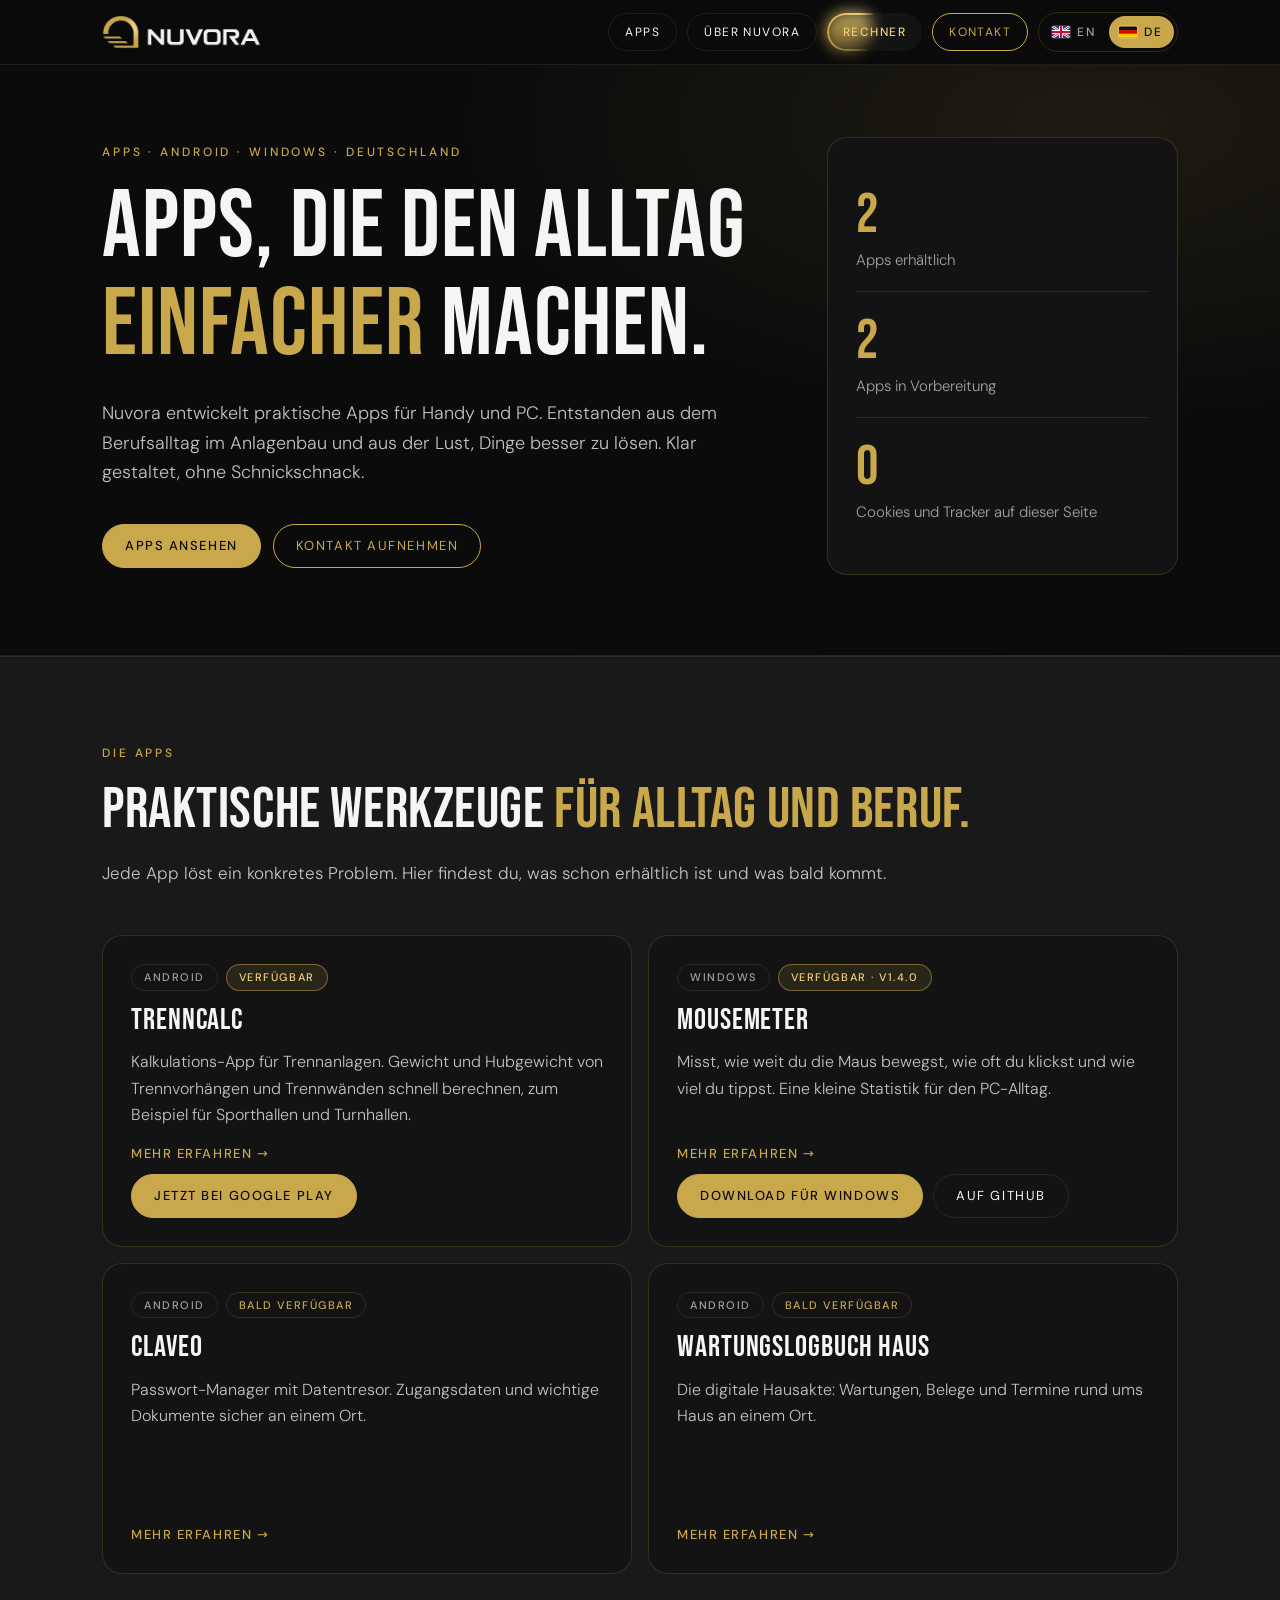
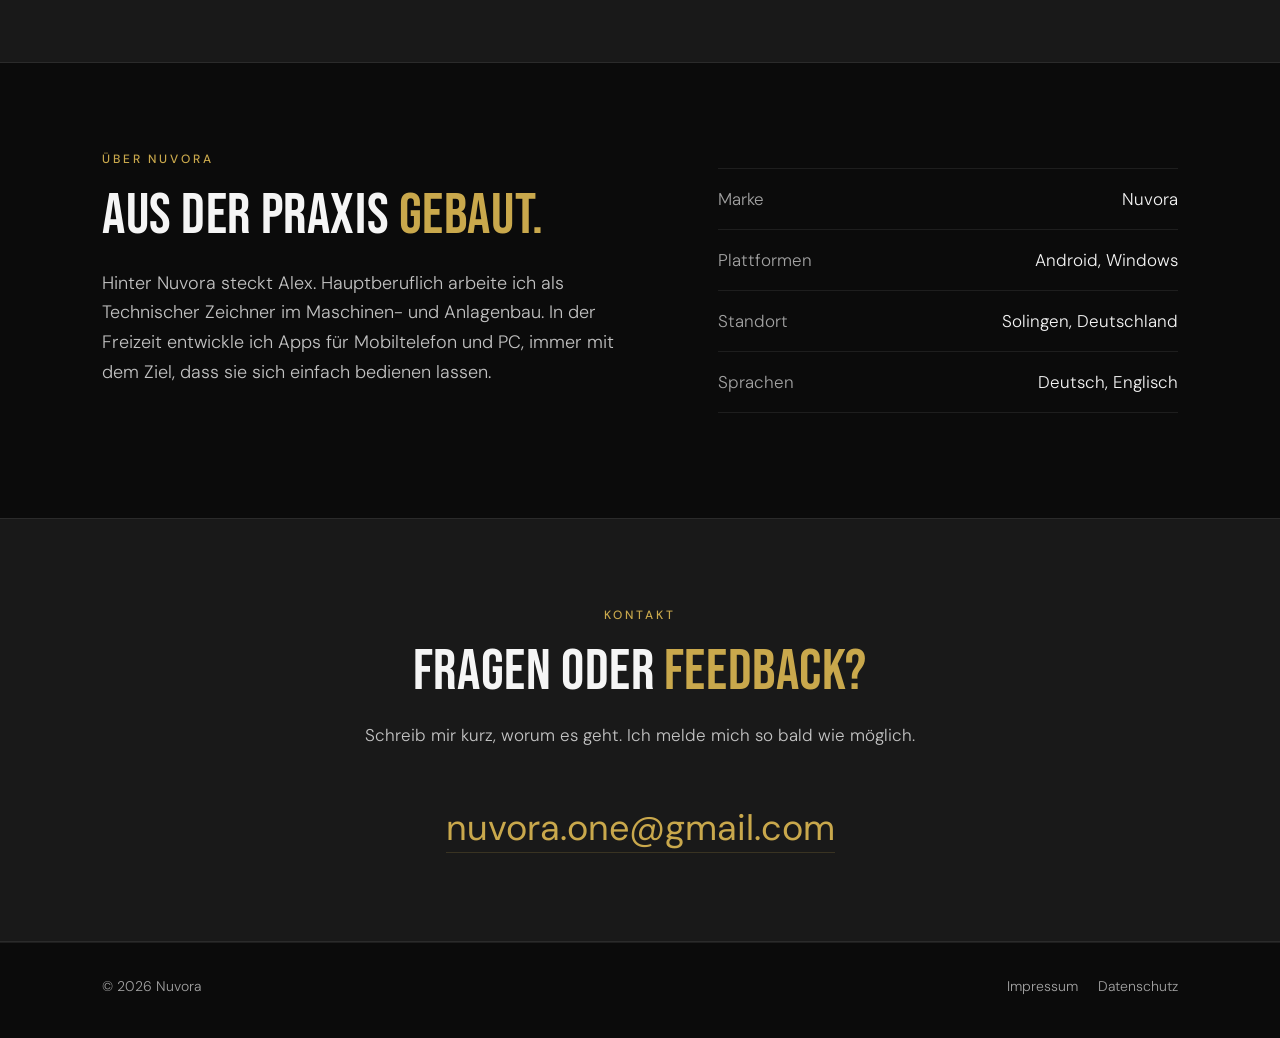
==== commit 0f758ed4: "Add files via upload" ====
--- a/index.html
+++ b/index.html
@@ -111,8 +111,8 @@
           </div>
         </div>
         <aside class="hero-card" aria-label="Nuvora in Zahlen">
-          <div class="stat"><b>4</b><span>Apps in Entwicklung</span></div>
-          <div class="stat"><b>2</b><span>Plattformen: Android und Windows</span></div>
+          <div class="stat"><b>2</b><span>Apps erhältlich</span></div>
+          <div class="stat"><b>2</b><span>Apps in Vorbereitung</span></div>
           <div class="stat"><b>0</b><span>Cookies und Tracker auf dieser Seite</span></div>
         </aside>
       </div>
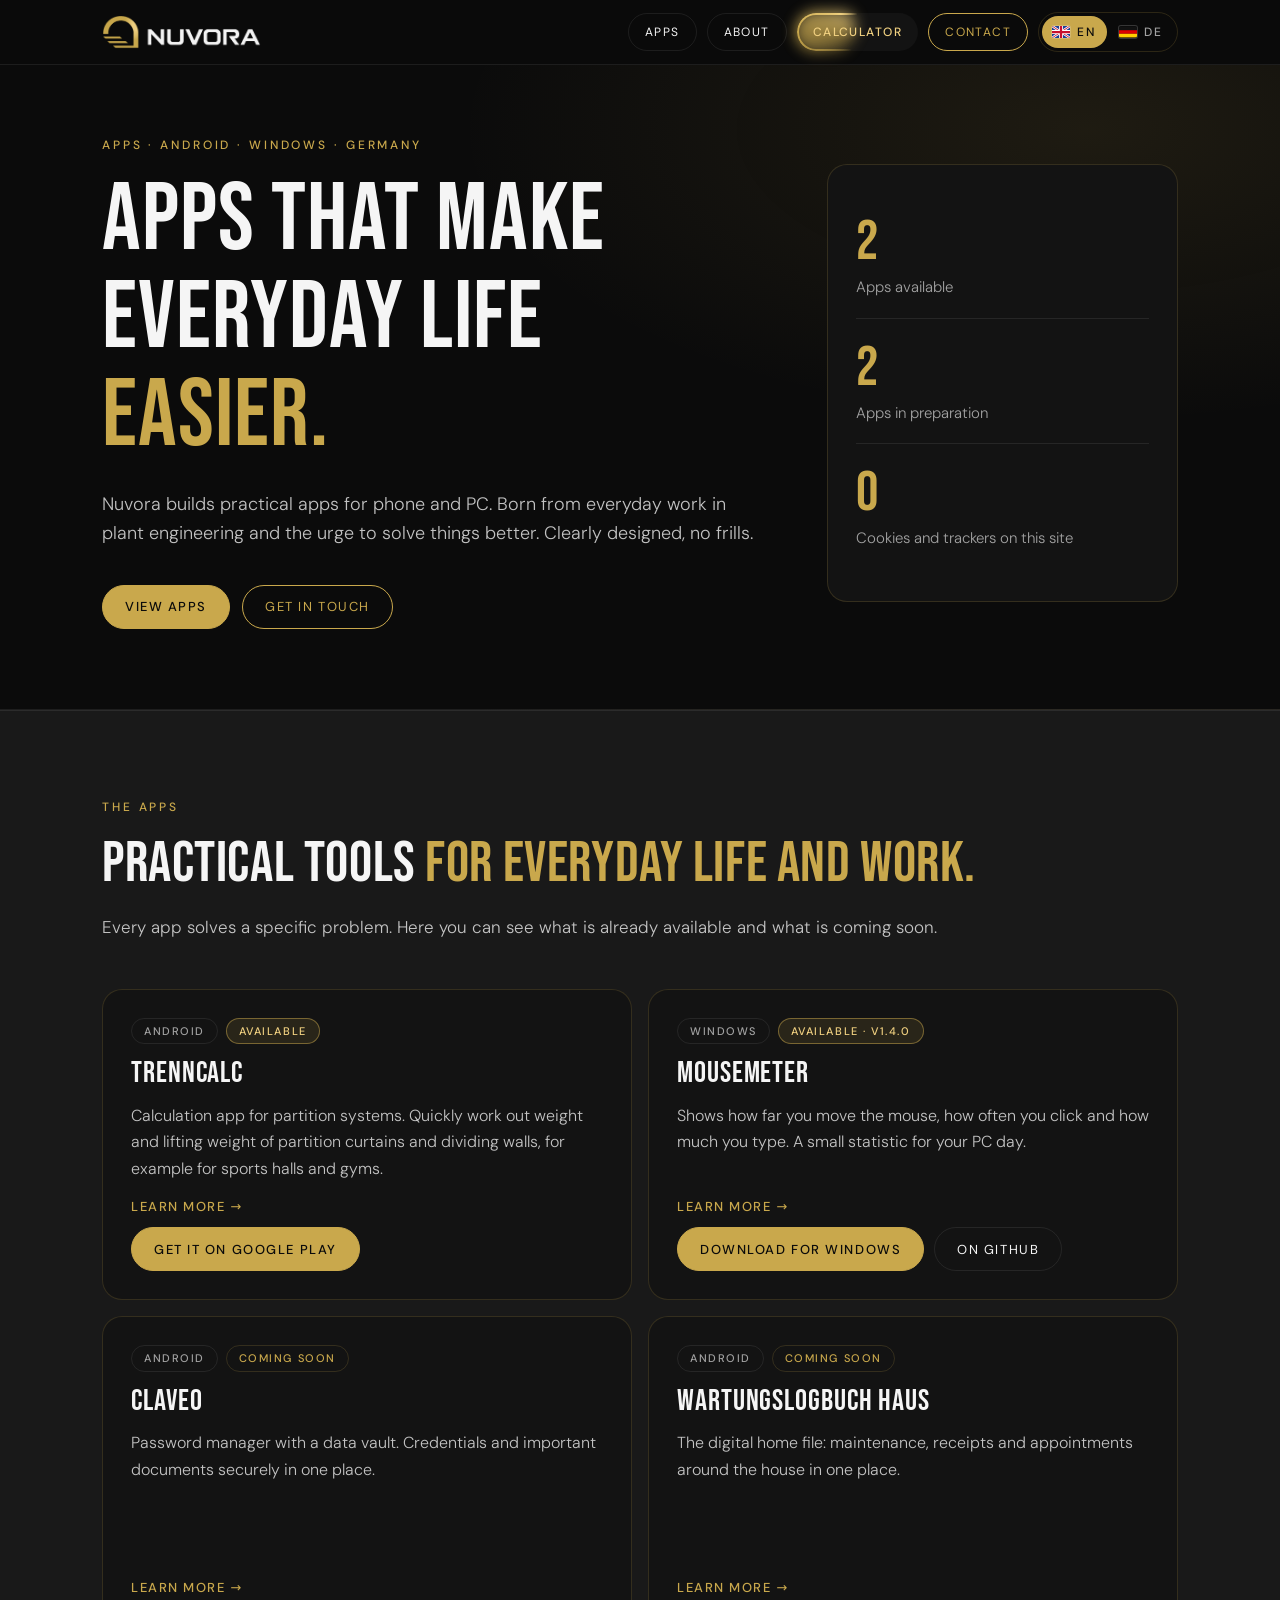
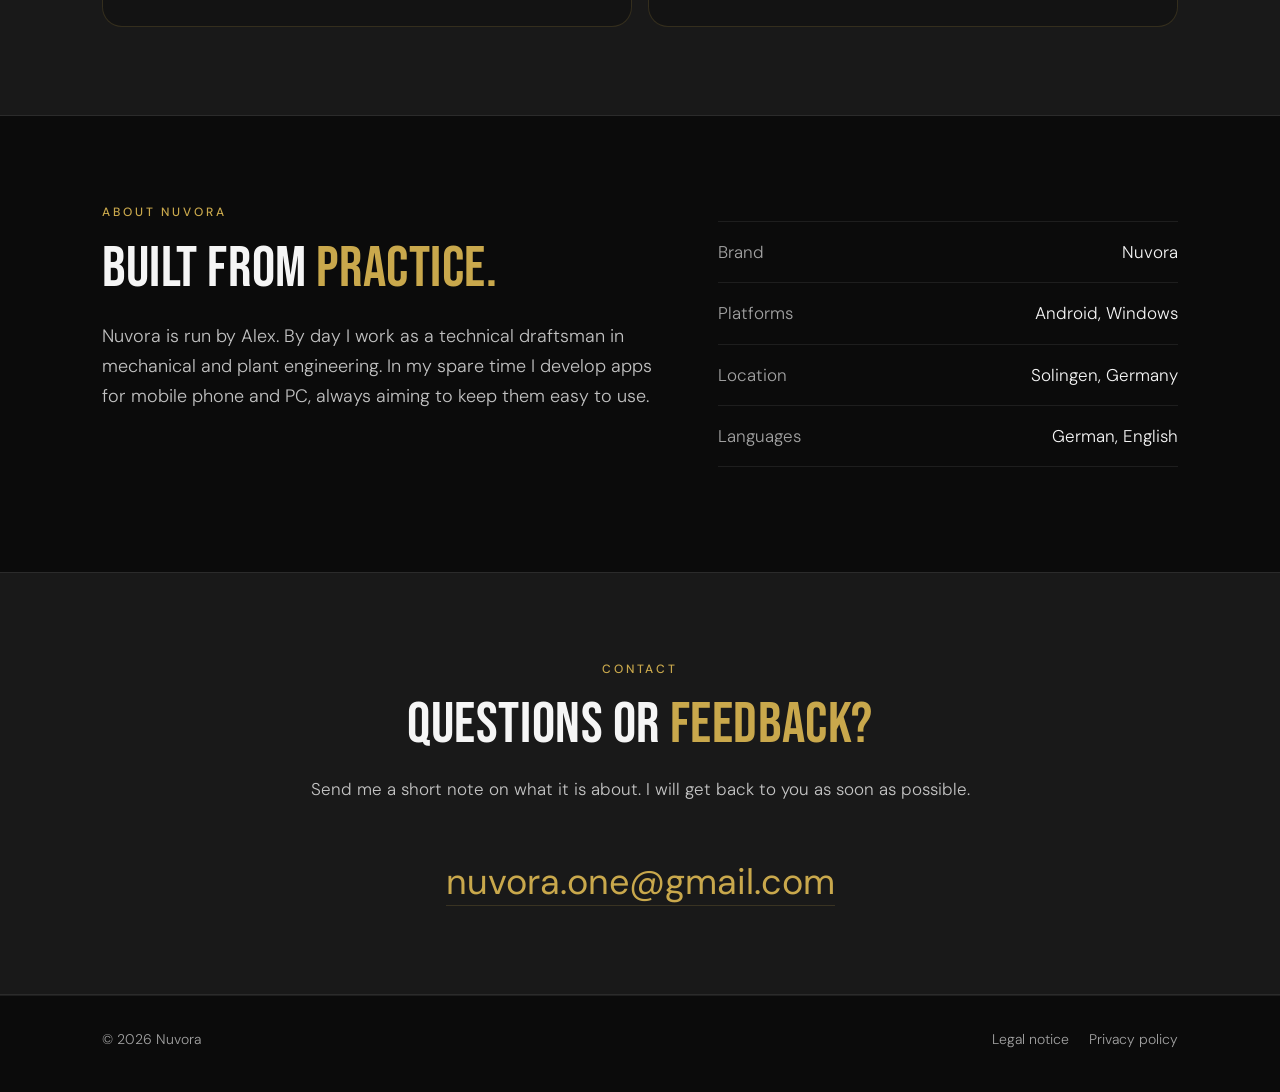
==== commit 6593568e: "Add files via upload" ====
--- a/index.html
+++ b/index.html
@@ -1,30 +1,30 @@
 <!doctype html>
-<html lang="de">
+<html lang="en">
 <head>
   <meta charset="utf-8">
   <meta name="viewport" content="width=device-width, initial-scale=1">
-  <title>Nuvora – Apps für Android &amp; Windows | TrennCalc Trennvorhang</title>
-  <meta name="description" content="Apps für Android und Windows: TrennCalc berechnet Gewicht und Hubgewicht von Trennvorhängen für Sporthallen und Turnhallen. Dazu MouseMeter und mehr.">
+  <title>Nuvora – Apps for Android &amp; Windows | TrennCalc Partition Curtains</title>
+  <meta name="description" content="Apps for Android and Windows: TrennCalc calculates weight and lifting weight of partition curtains for sports halls and gyms. Plus MouseMeter and more.">
   <meta name="robots" content="index, follow">
   <meta property="og:type" content="website">
-  <meta property="og:title" content="Nuvora – Apps für Android &amp; Windows">
-  <meta property="og:description" content="Praktische Apps für Alltag und Beruf: Trennvorhang-Rechner TrennCalc, MouseMeter und weitere Apps. Entwickelt von Alex.">
-  <meta property="og:url" content="https://nuvoraone-source.github.io/">
+  <meta property="og:title" content="Nuvora – Apps for Android &amp; Windows">
+  <meta property="og:description" content="Practical apps for everyday life and work: partition curtain calculator TrennCalc, MouseMeter and more. Built by Alex.">
+  <meta property="og:url" content="https://nuvoraone-source.github.io/en/">
   <meta property="og:site_name" content="Nuvora">
-  <meta property="og:locale" content="de_DE">
-  <meta property="og:locale:alternate" content="en_US">
+  <meta property="og:locale" content="en_US">
+  <meta property="og:locale:alternate" content="de_DE">
   <meta property="og:image" content="https://nuvoraone-source.github.io/img/og-image.png">
   <meta property="og:image:width" content="1200">
   <meta property="og:image:height" content="630">
-  <meta property="og:image:alt" content="Nuvora Logo">
+  <meta property="og:image:alt" content="Nuvora logo">
   <meta name="twitter:card" content="summary_large_image">
-  <link rel="canonical" href="https://nuvoraone-source.github.io/">
+  <link rel="canonical" href="https://nuvoraone-source.github.io/en/">
   <link rel="alternate" hreflang="de" href="https://nuvoraone-source.github.io/">
   <link rel="alternate" hreflang="en" href="https://nuvoraone-source.github.io/en/">
   <link rel="alternate" hreflang="x-default" href="https://nuvoraone-source.github.io/">
   <meta name="theme-color" content="#0b0b0b">
   <link rel="icon" href="data:image/svg+xml,%3Csvg xmlns='http://www.w3.org/2000/svg' viewBox='0 0 64 64'%3E%3Crect width='64' height='64' rx='14' fill='%230b0b0b'/%3E%3Ctext x='32' y='46' font-family='Arial' font-size='40' font-weight='700' text-anchor='middle' fill='%23c9a84c'%3EN%3C/text%3E%3C/svg%3E">
-  <link rel="stylesheet" href="style.css">
+  <link rel="stylesheet" href="../style.css">
   <script>document.documentElement.classList.add('js');</script>
   <script type="application/ld+json">
 {
@@ -37,14 +37,14 @@
       "url": "https://nuvoraone-source.github.io/",
       "logo": "https://nuvoraone-source.github.io/img/nuvora-logo.png",
       "email": "nuvora.one@gmail.com",
-      "description": "Nuvora entwickelt praktische Apps für Android und Windows."
+      "description": "Nuvora builds practical apps for Android and Windows."
     },
     {
       "@type": "WebSite",
-      "@id": "https://nuvoraone-source.github.io/#site",
-      "url": "https://nuvoraone-source.github.io/",
+      "@id": "https://nuvoraone-source.github.io/en/#site",
+      "url": "https://nuvoraone-source.github.io/en/",
       "name": "Nuvora",
-      "inLanguage": "de",
+      "inLanguage": "en",
       "publisher": {
         "@id": "https://nuvoraone-source.github.io/#org"
       }
@@ -54,7 +54,7 @@
       "name": "TrennCalc",
       "applicationCategory": "BusinessApplication",
       "operatingSystem": "Android",
-      "description": "Kalkulations-App für Trennanlagen: Gewicht und Hubgewicht von Trennvorhängen und Trennwänden berechnen, zum Beispiel für Sporthallen und Turnhallen.",
+      "description": "Calculation app for partition systems: work out weight and lifting weight of partition curtains and dividing walls, for example for sports halls and gyms.",
       "url": "https://play.google.com/store/apps/details?id=com.nuvora.trenncalc.lite",
       "inLanguage": [
         "de",
@@ -70,7 +70,7 @@
       "applicationCategory": "UtilitiesApplication",
       "operatingSystem": "Windows",
       "softwareVersion": "1.4.0",
-      "description": "Misst Mausstrecke, Klicks und Tastenanschläge am PC. Portabel, die Daten bleiben lokal.",
+      "description": "Measures mouse distance, clicks and keystrokes on your PC. Portable, your data stays local.",
       "downloadUrl": "https://github.com/nuvoraone-source/MouseMeter/releases/tag/v1.4.0",
       "url": "https://github.com/nuvoraone-source/MouseMeter",
       "publisher": {
@@ -82,17 +82,17 @@
   </script>
 </head>
 <body>
-  <a class="skip" href="#apps">Zum Inhalt springen</a>
+  <a class="skip" href="#apps">Skip to content</a>
 
   <header class="nav">
     <div class="wrap">
-      <a class="logo" href="#top" aria-label="Nuvora, Startseite"><img src="img/nuvora-logo.png" alt="Nuvora" width="700" height="150"></a>
-      <nav class="nav-links" aria-label="Hauptnavigation">
+      <a class="logo" href="#top" aria-label="Nuvora, home"><img src="../img/nuvora-logo.png" alt="Nuvora" width="700" height="150"></a>
+      <nav class="nav-links" aria-label="Main navigation">
         <a class="btn ghost" href="#apps">Apps</a>
-        <a class="btn ghost" href="#ueber">Über Nuvora</a>
-        <a class="btn glow" href="rechner.html">Rechner</a>
-        <a class="btn" href="#kontakt">Kontakt</a>
-        <span class="lang" role="group" aria-label="Sprache"><a href="en/index.html" lang="en" hreflang="en" title="English version"><svg class="flag" viewBox="0 0 60 40" width="18" height="12" aria-hidden="true" focusable="false"><rect width="60" height="40" fill="#1c3f94"/><path d="M0 0l60 40M60 0L0 40" stroke="#fff" stroke-width="8"/><path d="M0 0l60 40M60 0L0 40" stroke="#c8102e" stroke-width="3"/><path d="M30 0v40M0 20h60" stroke="#fff" stroke-width="13"/><path d="M30 0v40M0 20h60" stroke="#c8102e" stroke-width="7.5"/></svg><span class="code">EN</span></a><span class="cur" aria-current="true" lang="de"><svg class="flag" viewBox="0 0 5 3" width="18" height="12" aria-hidden="true" focusable="false"><rect width="5" height="1" fill="#111"/><rect y="1" width="5" height="1" fill="#d00"/><rect y="2" width="5" height="1" fill="#ffce00"/></svg><span class="code">DE</span></span></span>
+        <a class="btn ghost" href="#ueber">About</a>
+        <a class="btn glow" href="calculator.html">Calculator</a>
+        <a class="btn" href="#kontakt">Contact</a>
+        <span class="lang" role="group" aria-label="Language"><span class="cur" aria-current="true" lang="en"><svg class="flag" viewBox="0 0 60 40" width="18" height="12" aria-hidden="true" focusable="false"><rect width="60" height="40" fill="#1c3f94"/><path d="M0 0l60 40M60 0L0 40" stroke="#fff" stroke-width="8"/><path d="M0 0l60 40M60 0L0 40" stroke="#c8102e" stroke-width="3"/><path d="M30 0v40M0 20h60" stroke="#fff" stroke-width="13"/><path d="M30 0v40M0 20h60" stroke="#c8102e" stroke-width="7.5"/></svg><span class="code">EN</span></span><a href="../index.html" lang="de" hreflang="de" title="Deutsche Version"><svg class="flag" viewBox="0 0 5 3" width="18" height="12" aria-hidden="true" focusable="false"><rect width="5" height="1" fill="#111"/><rect y="1" width="5" height="1" fill="#d00"/><rect y="2" width="5" height="1" fill="#ffce00"/></svg><span class="code">DE</span></a></span>
       </nav>
     </div>
   </header>
@@ -102,18 +102,18 @@
     <section class="hero">
       <div class="wrap hero-grid">
         <div>
-          <span class="eyebrow">Apps · Android · Windows · Deutschland</span>
-          <h1>Apps, die den Alltag <em>einfacher</em> machen.</h1>
-          <p class="lead">Nuvora entwickelt praktische Apps für Handy und PC. Entstanden aus dem Berufsalltag im Anlagenbau und aus der Lust, Dinge besser zu lösen. Klar gestaltet, ohne Schnickschnack.</p>
+          <span class="eyebrow">Apps · Android · Windows · Germany</span>
+          <h1>Apps that make everyday life <em>easier.</em></h1>
+          <p class="lead">Nuvora builds practical apps for phone and PC. Born from everyday work in plant engineering and the urge to solve things better. Clearly designed, no frills.</p>
           <div class="actions">
-            <a class="btn primary" href="#apps">Apps ansehen</a>
-            <a class="btn" href="#kontakt">Kontakt aufnehmen</a>
+            <a class="btn primary" href="#apps">View apps</a>
+            <a class="btn" href="#kontakt">Get in touch</a>
           </div>
         </div>
-        <aside class="hero-card" aria-label="Nuvora in Zahlen">
-          <div class="stat"><b>2</b><span>Apps erhältlich</span></div>
-          <div class="stat"><b>2</b><span>Apps in Vorbereitung</span></div>
-          <div class="stat"><b>0</b><span>Cookies und Tracker auf dieser Seite</span></div>
+        <aside class="hero-card" aria-label="Nuvora in numbers">
+          <div class="stat"><b>2</b><span>Apps available</span></div>
+          <div class="stat"><b>2</b><span>Apps in preparation</span></div>
+          <div class="stat"><b>0</b><span>Cookies and trackers on this site</span></div>
         </aside>
       </div>
     </section>
@@ -122,82 +122,82 @@
     <section id="apps" class="alt">
       <div class="wrap">
         <div class="section-head reveal">
-          <span class="eyebrow">Die Apps</span>
-          <h2>Praktische Werkzeuge <em>für Alltag und Beruf.</em></h2>
-          <p>Jede App löst ein konkretes Problem. <span class="d-only">Hier findest du, was schon erhältlich ist und was bald kommt.</span><span class="m-only">Hier siehst du den aktuellen Stand.</span></p>
+          <span class="eyebrow">The apps</span>
+          <h2>Practical tools <em>for everyday life and work.</em></h2>
+          <p>Every app solves a specific problem. <span class="d-only">Here you can see what is already available and what is coming soon.</span><span class="m-only">Here you can see the current status.</span></p>
         </div>
 
         <div class="cards">
           <article class="card reveal" data-info="info-trenncalc">
-            <div class="meta"><span class="tag">Android</span><span class="tag live">Verfügbar</span></div>
+            <div class="meta"><span class="tag">Android</span><span class="tag live">Available</span></div>
             <h3>TrennCalc</h3>
-            <p>Kalkulations-App für Trennanlagen. Gewicht und Hubgewicht von Trennvorhängen und Trennwänden schnell berechnen, zum Beispiel für Sporthallen und Turnhallen.</p>
+            <p>Calculation app for partition systems. Quickly work out weight and lifting weight of partition curtains and dividing walls, for example for sports halls and gyms.</p>
             <div class="card-foot">
-              <button class="more" type="button" data-open="info-trenncalc" aria-haspopup="dialog">Mehr erfahren <span aria-hidden="true">→</span></button>
+              <button class="more" type="button" data-open="info-trenncalc" aria-haspopup="dialog">Learn more <span aria-hidden="true">→</span></button>
               <div class="card-actions">
-                <a class="btn primary" href="https://play.google.com/store/apps/details?id=com.nuvora.trenncalc.lite&amp;utm_source=emea_Med" target="_blank" rel="noopener">Jetzt bei Google Play</a>
+                <a class="btn primary" href="https://play.google.com/store/apps/details?id=com.nuvora.trenncalc.lite&amp;utm_source=emea_Med&amp;hl=en" target="_blank" rel="noopener">Get it on Google Play</a>
               </div>
             </div>
           </article>
 
           <article class="card reveal" data-info="info-mousemeter">
-            <div class="meta"><span class="tag">Windows</span><span class="tag live">Verfügbar · v1.4.0</span></div>
+            <div class="meta"><span class="tag">Windows</span><span class="tag live">Available · v1.4.0</span></div>
             <h3>MouseMeter</h3>
-            <p>Misst, wie weit du die Maus bewegst, wie oft du klickst und wie viel du tippst. Eine kleine Statistik für den PC-Alltag.</p>
+            <p>Shows how far you move the mouse, how often you click and how much you type. A small statistic for your PC day.</p>
             <div class="card-foot">
-              <button class="more" type="button" data-open="info-mousemeter" aria-haspopup="dialog">Mehr erfahren <span aria-hidden="true">→</span></button>
+              <button class="more" type="button" data-open="info-mousemeter" aria-haspopup="dialog">Learn more <span aria-hidden="true">→</span></button>
               <div class="card-actions">
-                <a class="btn primary" href="https://github.com/nuvoraone-source/MouseMeter/releases/tag/v1.4.0" target="_blank" rel="noopener">Download für Windows</a>
-                <a class="btn ghost" href="https://github.com/nuvoraone-source/MouseMeter" target="_blank" rel="noopener">Auf GitHub</a>
+                <a class="btn primary" href="https://github.com/nuvoraone-source/MouseMeter/releases/tag/v1.4.0" target="_blank" rel="noopener">Download for Windows</a>
+                <a class="btn ghost" href="https://github.com/nuvoraone-source/MouseMeter" target="_blank" rel="noopener">On GitHub</a>
               </div>
             </div>
           </article>
 
           <article class="card reveal" data-info="info-claveo">
-            <div class="meta"><span class="tag">Android</span><span class="tag status">Bald verfügbar</span></div>
+            <div class="meta"><span class="tag">Android</span><span class="tag status">Coming soon</span></div>
             <h3>Claveo</h3>
-            <p>Passwort-Manager mit Datentresor. Zugangsdaten und wichtige Dokumente sicher an einem Ort.</p>
+            <p>Password manager with a data vault. Credentials and important documents securely in one place.</p>
             <div class="card-foot">
-              <button class="more" type="button" data-open="info-claveo" aria-haspopup="dialog">Mehr erfahren <span aria-hidden="true">→</span></button>
+              <button class="more" type="button" data-open="info-claveo" aria-haspopup="dialog">Learn more <span aria-hidden="true">→</span></button>
             </div>
           </article>
 
           <article class="card reveal" data-info="info-wartung">
-            <div class="meta"><span class="tag">Android</span><span class="tag status">Bald verfügbar</span></div>
+            <div class="meta"><span class="tag">Android</span><span class="tag status">Coming soon</span></div>
             <h3>Wartungslogbuch Haus</h3>
-            <p>Die digitale Hausakte: Wartungen, Belege und Termine rund ums Haus an einem Ort.</p>
+            <p>The digital home file: maintenance, receipts and appointments around the house in one place.</p>
             <div class="card-foot">
-              <button class="more" type="button" data-open="info-wartung" aria-haspopup="dialog">Mehr erfahren <span aria-hidden="true">→</span></button>
+              <button class="more" type="button" data-open="info-wartung" aria-haspopup="dialog">Learn more <span aria-hidden="true">→</span></button>
             </div>
           </article>
         </div>
       </div>
     </section>
 
-    <!-- Über -->
+    <!-- About -->
     <section id="ueber">
       <div class="wrap about-grid">
         <div class="reveal">
-          <span class="eyebrow">Über Nuvora</span>
-          <h2>Aus der Praxis <em>gebaut.</em></h2>
-          <p class="lead">Hinter Nuvora steckt Alex. Hauptberuflich arbeite ich als Technischer Zeichner im Maschinen- und Anlagenbau. In der Freizeit entwickle ich Apps für Mobiltelefon und PC, immer mit dem Ziel, dass sie sich einfach bedienen lassen.</p>
+          <span class="eyebrow">About Nuvora</span>
+          <h2>Built from <em>practice.</em></h2>
+          <p class="lead">Nuvora is run by Alex. By day I work as a technical draftsman in mechanical and plant engineering. In my spare time I develop apps for mobile phone and PC, always aiming to keep them easy to use.</p>
         </div>
         <dl class="facts reveal">
-          <div><dt>Marke</dt><dd>Nuvora</dd></div>
-          <div><dt>Plattformen</dt><dd>Android, Windows</dd></div>
-          <div><dt>Standort</dt><dd>Solingen, Deutschland</dd></div>
-          <div><dt>Sprachen</dt><dd>Deutsch, Englisch</dd></div>
+          <div><dt>Brand</dt><dd>Nuvora</dd></div>
+          <div><dt>Platforms</dt><dd>Android, Windows</dd></div>
+          <div><dt>Location</dt><dd>Solingen, Germany</dd></div>
+          <div><dt>Languages</dt><dd>German, English</dd></div>
         </dl>
       </div>
     </section>
 
-    <!-- Kontakt -->
+    <!-- Contact -->
     <section id="kontakt" class="alt contact">
       <div class="wrap">
         <div class="section-head reveal">
-          <span class="eyebrow">Kontakt</span>
-          <h2>Fragen oder <em>Feedback?</em></h2>
-          <p>Schreib mir kurz, worum es geht. Ich melde mich so bald wie möglich.</p>
+          <span class="eyebrow">Contact</span>
+          <h2>Questions or <em>feedback?</em></h2>
+          <p>Send me a short note on what it is about. I will get back to you as soon as possible.</p>
         </div>
         <a class="mail reveal" href="mailto:nuvora.one@gmail.com">nuvora.one@gmail.com</a>
       </div>
@@ -207,9 +207,9 @@
   <footer>
     <div class="wrap">
       <span>© 2026 Nuvora</span>
-      <nav aria-label="Rechtliches">
-        <a href="impressum.html">Impressum</a>
-        <a href="datenschutz.html">Datenschutz</a>
+      <nav aria-label="Legal">
+        <a href="legal-notice.html">Legal notice</a>
+        <a href="privacy.html">Privacy policy</a>
       </nav>
     </div>
   </footer>
@@ -217,83 +217,83 @@
 
   <dialog id="info-trenncalc" class="info" aria-labelledby="t-trenncalc">
     <div class="info-inner">
-      <button class="close" type="button" aria-label="Schließen" data-close>×</button>
-      <div class="meta"><span class="tag">Android</span><span class="tag live">Verfügbar</span></div>
+      <button class="close" type="button" aria-label="Close" data-close>×</button>
+      <div class="meta"><span class="tag">Android</span><span class="tag live">Available</span></div>
       <h3 id="t-trenncalc">TrennCalc</h3>
-      <p class="info-intro">Die Kalkulations-App für Trennanlagen und Trennvorhänge, zum Beispiel in Sporthallen, Turnhallen und Mehrzweckhallen. Gewichte und Hubgewicht rechnest du direkt am Handy aus, statt von Hand oder in Tabellen.</p>
+      <p class="info-intro">The calculation app for partition systems and partition curtains, for example in sports halls, gyms and multi-purpose halls. Work out weights and lifting weight right on your phone instead of by hand or in spreadsheets.</p>
       <ul>
-        <li>Berechnet Gewicht Technik, Gewicht Behang, Gesamtgewicht und Hubgewicht</li>
-        <li>Gedacht für Trennvorhänge, Hallentrennwände und Trennanlagen in Sport-, Turn- und Mehrzweckhallen</li>
-        <li>Erhältlich als Lite- und als Pro-Version</li>
-        <li>Ergebnisse lassen sich als PNG-Bild exportieren</li>
-        <li>Die Sprache richtet sich nach den Einstellungen deines Handys</li>
+        <li>Calculates technology weight, curtain weight, total weight and lifting weight</li>
+        <li>Made for partition curtains, hall dividing walls and partition systems in sports halls, gyms and multi-purpose halls</li>
+        <li>Available as a Lite and a Pro version</li>
+        <li>Results can be exported as a PNG image</li>
+        <li>The language follows your phone settings</li>
       </ul>
       <div class="card-actions">
-        <a class="btn primary" href="https://play.google.com/store/apps/details?id=com.nuvora.trenncalc.lite&amp;utm_source=emea_Med" target="_blank" rel="noopener">Jetzt bei Google Play</a>
+        <a class="btn primary" href="https://play.google.com/store/apps/details?id=com.nuvora.trenncalc.lite&amp;utm_source=emea_Med&amp;hl=en" target="_blank" rel="noopener">Get it on Google Play</a>
       </div>
     </div>
   </dialog>
 
   <dialog id="info-mousemeter" class="info" aria-labelledby="t-mousemeter">
     <div class="info-inner">
-      <button class="close" type="button" aria-label="Schließen" data-close>×</button>
-      <div class="meta"><span class="tag">Windows</span><span class="tag live">Verfügbar · v1.4.0</span></div>
+      <button class="close" type="button" aria-label="Close" data-close>×</button>
+      <div class="meta"><span class="tag">Windows</span><span class="tag live">Available · v1.4.0</span></div>
       <h3 id="t-mousemeter">MouseMeter</h3>
-      <p class="info-intro">Zeigt dir, wie viel du am PC wirklich machst: wie weit die Maus wandert, wie oft du klickst und wie viel du tippst.</p>
+      <p class="info-intro">Shows how much you really do at the PC: how far the mouse travels, how often you click and how much you type.</p>
       <ul>
-        <li>Misst Mausstrecke, Geschwindigkeit und deinen Rekord</li>
-        <li>Zählt Klicks (links, rechts, Mitte), Tastenanschläge und Scrollrad-Bewegungen</li>
-        <li>Bei der Tastatur wird nur die Anzahl gezählt, nie der getippte Text</li>
-        <li>Auswertung nach Tag, Woche, Monat und Jahr</li>
-        <li>Portabel: Datei starten, keine Installation nötig</li>
-        <li>Deine Daten bleiben lokal auf deinem PC, es wird nichts hochgeladen</li>
+        <li>Measures mouse distance, speed and your personal record</li>
+        <li>Counts clicks (left, right, middle), keystrokes and scroll wheel movements</li>
+        <li>For the keyboard only the number of keystrokes is counted, never the text you type</li>
+        <li>Statistics by day, week, month and year</li>
+        <li>Portable: just start the file, no installation needed</li>
+        <li>Your data stays local on your PC, nothing is uploaded</li>
       </ul>
       <div class="card-actions">
-        <a class="btn primary" href="https://github.com/nuvoraone-source/MouseMeter/releases/tag/v1.4.0" target="_blank" rel="noopener">Download für Windows</a>
-        <a class="btn ghost" href="https://github.com/nuvoraone-source/MouseMeter" target="_blank" rel="noopener">Auf GitHub</a>
+        <a class="btn primary" href="https://github.com/nuvoraone-source/MouseMeter/releases/tag/v1.4.0" target="_blank" rel="noopener">Download for Windows</a>
+        <a class="btn ghost" href="https://github.com/nuvoraone-source/MouseMeter" target="_blank" rel="noopener">On GitHub</a>
       </div>
     </div>
   </dialog>
 
   <dialog id="info-claveo" class="info" aria-labelledby="t-claveo">
     <div class="info-inner">
-      <button class="close" type="button" aria-label="Schließen" data-close>×</button>
-      <div class="meta"><span class="tag">Android</span><span class="tag status">Bald verfügbar</span></div>
+      <button class="close" type="button" aria-label="Close" data-close>×</button>
+      <div class="meta"><span class="tag">Android</span><span class="tag status">Coming soon</span></div>
       <h3 id="t-claveo">Claveo</h3>
-      <p class="info-intro">Ein Passwort-Manager mit Datentresor. Der Name kommt vom lateinischen „clavis“, dem Schlüssel.</p>
+      <p class="info-intro">A password manager with a data vault. The name comes from the Latin “clavis”, the key.</p>
       <ul>
-        <li>Verwaltet deine Passwörter an einem Ort</li>
-        <li>Der Datentresor nimmt auch weitere Alltagsdaten auf, zum Beispiel Bankkonten, Familiendaten und Dokumente</li>
-        <li>Die Daten sollen durchgehend stark verschlüsselt gespeichert werden</li>
-        <li>Zuerst für Android, eine iOS-Version ist später geplant</li>
-        <li>Die App befindet sich gerade in der Veröffentlichung im Google Play Store</li>
+        <li>Manages your passwords in one place</li>
+        <li>The vault also stores other everyday data, for example bank accounts, family data and documents</li>
+        <li>Data is meant to be stored strongly encrypted throughout</li>
+        <li>Android first, an iOS version is planned for later</li>
+        <li>The app is currently being published on Google Play</li>
       </ul>
       <div class="card-actions">
-        <a class="btn" href="#kontakt" data-close>Fragen? Zum Kontakt</a>
+        <a class="btn" href="#kontakt" data-close>Questions? Get in touch</a>
       </div>
     </div>
   </dialog>
 
   <dialog id="info-wartung" class="info" aria-labelledby="t-wartung">
     <div class="info-inner">
-      <button class="close" type="button" aria-label="Schließen" data-close>×</button>
-      <div class="meta"><span class="tag">Android</span><span class="tag status">Bald verfügbar</span></div>
+      <button class="close" type="button" aria-label="Close" data-close>×</button>
+      <div class="meta"><span class="tag">Android</span><span class="tag status">Coming soon</span></div>
       <h3 id="t-wartung">Wartungslogbuch Haus</h3>
-      <p class="info-intro">Die digitale Hausakte: Alles zu deinem Gebäude an einem Ort, statt in Ordnern und auf Zetteln.</p>
+      <p class="info-intro">The digital home file: everything about your building in one place instead of in folders and on scraps of paper.</p>
       <ul>
-        <li>Verwaltet Gebäude, Räume, Anlagen, Wartungen, Dokumente und Kosten</li>
-        <li>Auch für Mieter gedacht, nicht nur für Eigentümer</li>
-        <li>Die Daten liegen zuerst auf deinem Gerät, eine Synchronisation mit Cloud-Diensten ist geplant</li>
-        <li>Die App befindet sich in Arbeit</li>
+        <li>Manages buildings, rooms, equipment, maintenance, documents and costs</li>
+        <li>Designed for tenants too, not only owners</li>
+        <li>Data lives on your device first, synchronization with cloud services is planned</li>
+        <li>The app is in development</li>
       </ul>
       <div class="card-actions">
-        <a class="btn" href="#kontakt" data-close>Fragen? Zum Kontakt</a>
+        <a class="btn" href="#kontakt" data-close>Questions? Get in touch</a>
       </div>
     </div>
   </dialog>
 
   <script>
-    // Dezentes Einblenden beim Scrollen. Ohne JavaScript bleibt alles sichtbar.
+    // Subtle fade-in on scroll. Without JavaScript everything stays visible.
     (function () {
       var items = document.querySelectorAll('.reveal');
       if (!('IntersectionObserver' in window)) { items.forEach(function (e) { e.classList.add('in'); }); return; }
@@ -303,7 +303,7 @@
       items.forEach(function (e) { io.observe(e); });
     })();
 
-    // Info-Fenster: Klick auf Karte oder "Mehr erfahren" öffnet das Fenster.
+    // Info dialogs: clicking a card or "Learn more" opens the dialog.
     (function () {
       if (typeof HTMLDialogElement === 'undefined') return;
       document.querySelectorAll('.card[data-info]').forEach(function (card) {
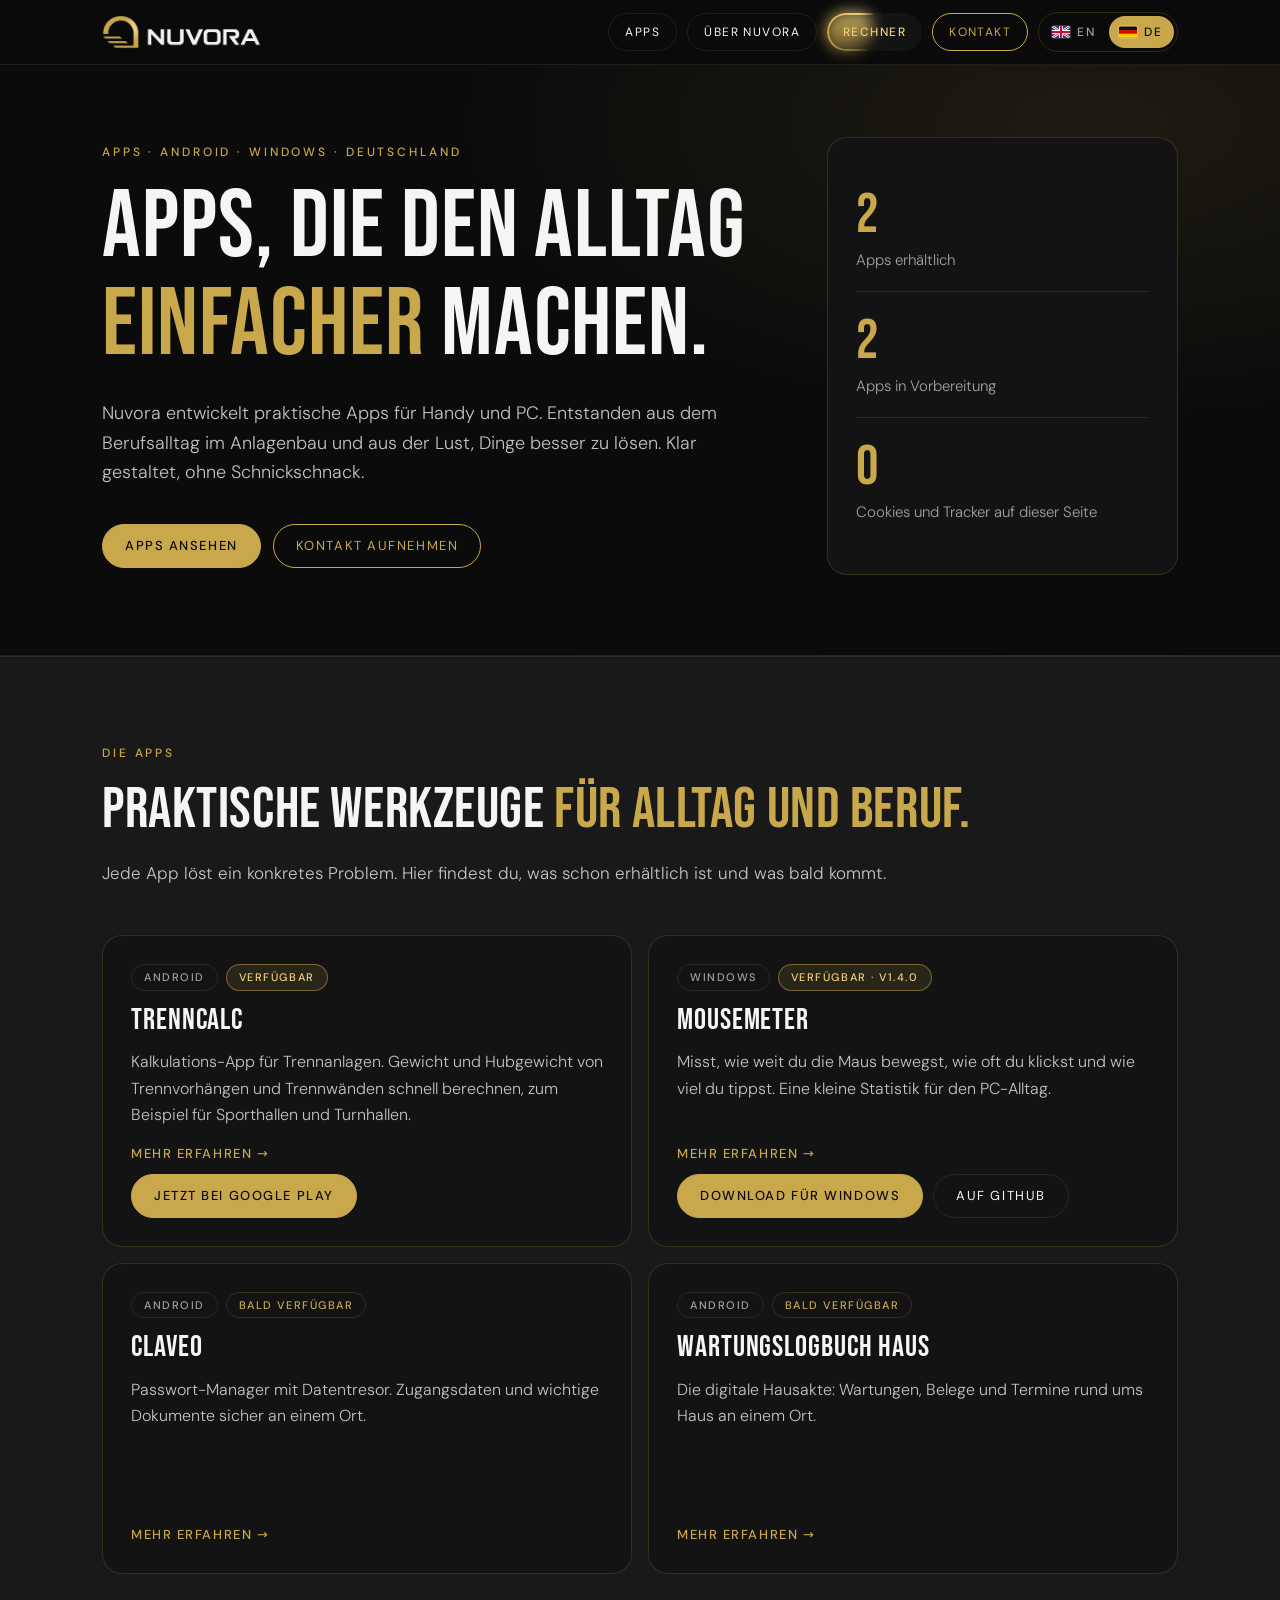
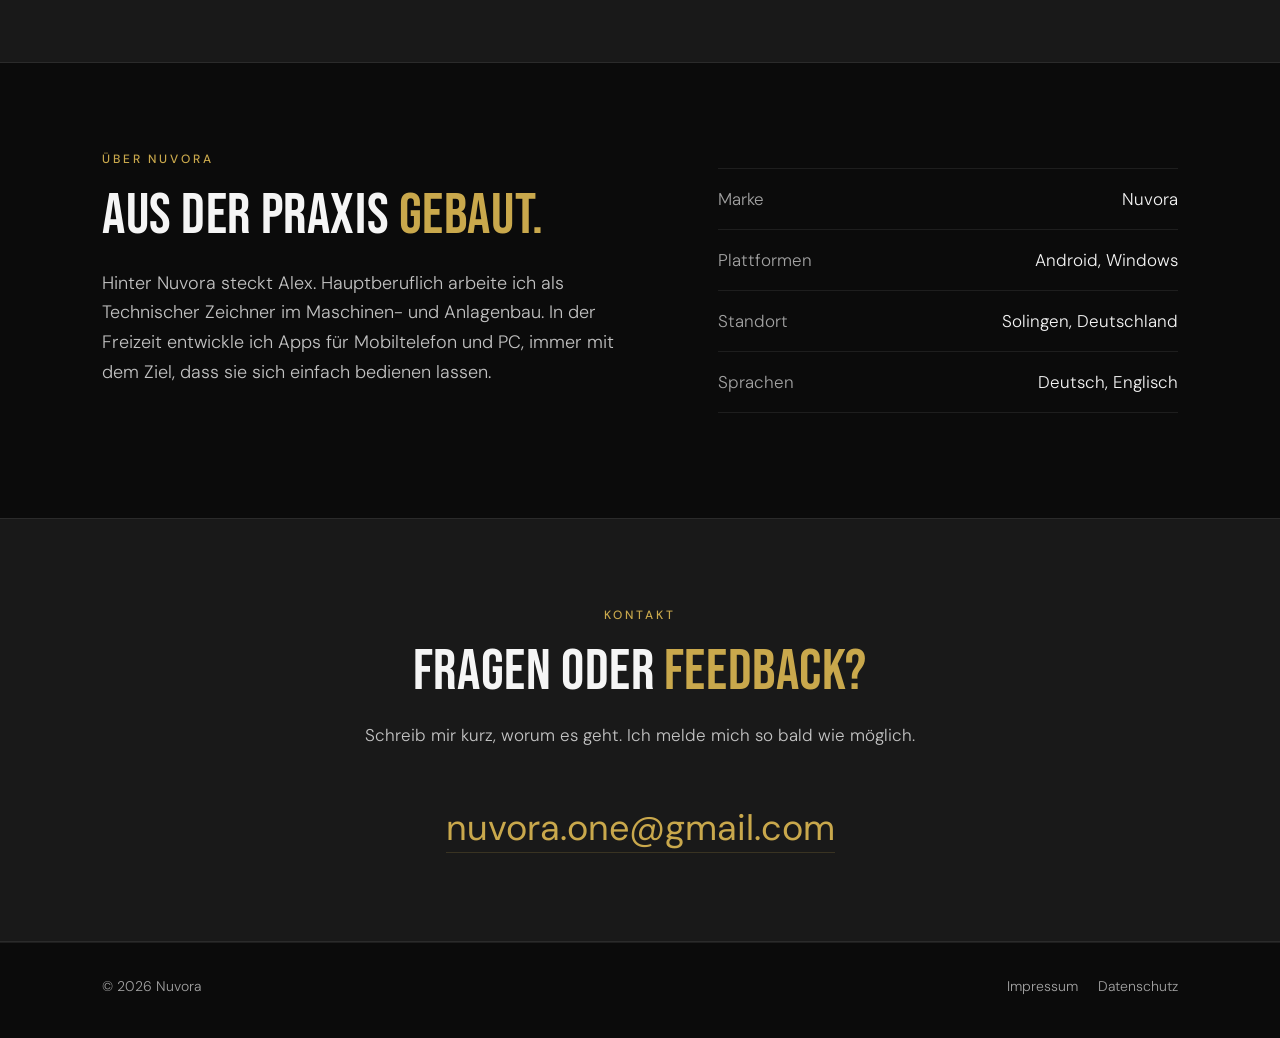
==== commit dcc6ab4c: "Add files via upload" ====
--- a/index.html
+++ b/index.html
@@ -1,30 +1,30 @@
 <!doctype html>
-<html lang="en">
+<html lang="de">
 <head>
   <meta charset="utf-8">
   <meta name="viewport" content="width=device-width, initial-scale=1">
-  <title>Nuvora – Apps for Android &amp; Windows | TrennCalc Partition Curtains</title>
-  <meta name="description" content="Apps for Android and Windows: TrennCalc calculates weight and lifting weight of partition curtains for sports halls and gyms. Plus MouseMeter and more.">
+  <title>Nuvora – Apps für Android &amp; Windows | TrennCalc Trennvorhang</title>
+  <meta name="description" content="Apps für Android und Windows: TrennCalc berechnet Gewicht und Hubgewicht von Trennvorhängen für Sporthallen und Turnhallen. Dazu MouseMeter und mehr.">
   <meta name="robots" content="index, follow">
   <meta property="og:type" content="website">
-  <meta property="og:title" content="Nuvora – Apps for Android &amp; Windows">
-  <meta property="og:description" content="Practical apps for everyday life and work: partition curtain calculator TrennCalc, MouseMeter and more. Built by Alex.">
-  <meta property="og:url" content="https://nuvoraone-source.github.io/en/">
+  <meta property="og:title" content="Nuvora – Apps für Android &amp; Windows">
+  <meta property="og:description" content="Praktische Apps für Alltag und Beruf: Trennvorhang-Rechner TrennCalc, MouseMeter und weitere Apps. Entwickelt von Alex.">
+  <meta property="og:url" content="https://nuvoraone-source.github.io/">
   <meta property="og:site_name" content="Nuvora">
-  <meta property="og:locale" content="en_US">
-  <meta property="og:locale:alternate" content="de_DE">
+  <meta property="og:locale" content="de_DE">
+  <meta property="og:locale:alternate" content="en_US">
   <meta property="og:image" content="https://nuvoraone-source.github.io/img/og-image.png">
   <meta property="og:image:width" content="1200">
   <meta property="og:image:height" content="630">
-  <meta property="og:image:alt" content="Nuvora logo">
+  <meta property="og:image:alt" content="Nuvora Logo">
   <meta name="twitter:card" content="summary_large_image">
-  <link rel="canonical" href="https://nuvoraone-source.github.io/en/">
+  <link rel="canonical" href="https://nuvoraone-source.github.io/">
   <link rel="alternate" hreflang="de" href="https://nuvoraone-source.github.io/">
   <link rel="alternate" hreflang="en" href="https://nuvoraone-source.github.io/en/">
   <link rel="alternate" hreflang="x-default" href="https://nuvoraone-source.github.io/">
   <meta name="theme-color" content="#0b0b0b">
   <link rel="icon" href="data:image/svg+xml,%3Csvg xmlns='http://www.w3.org/2000/svg' viewBox='0 0 64 64'%3E%3Crect width='64' height='64' rx='14' fill='%230b0b0b'/%3E%3Ctext x='32' y='46' font-family='Arial' font-size='40' font-weight='700' text-anchor='middle' fill='%23c9a84c'%3EN%3C/text%3E%3C/svg%3E">
-  <link rel="stylesheet" href="../style.css">
+  <link rel="stylesheet" href="style.css">
   <script>document.documentElement.classList.add('js');</script>
   <script type="application/ld+json">
 {
@@ -37,14 +37,14 @@
       "url": "https://nuvoraone-source.github.io/",
       "logo": "https://nuvoraone-source.github.io/img/nuvora-logo.png",
       "email": "nuvora.one@gmail.com",
-      "description": "Nuvora builds practical apps for Android and Windows."
+      "description": "Nuvora entwickelt praktische Apps für Android und Windows."
     },
     {
       "@type": "WebSite",
-      "@id": "https://nuvoraone-source.github.io/en/#site",
-      "url": "https://nuvoraone-source.github.io/en/",
+      "@id": "https://nuvoraone-source.github.io/#site",
+      "url": "https://nuvoraone-source.github.io/",
       "name": "Nuvora",
-      "inLanguage": "en",
+      "inLanguage": "de",
       "publisher": {
         "@id": "https://nuvoraone-source.github.io/#org"
       }
@@ -54,7 +54,7 @@
       "name": "TrennCalc",
       "applicationCategory": "BusinessApplication",
       "operatingSystem": "Android",
-      "description": "Calculation app for partition systems: work out weight and lifting weight of partition curtains and dividing walls, for example for sports halls and gyms.",
+      "description": "Kalkulations-App für Trennanlagen: Gewicht und Hubgewicht von Trennvorhängen und Trennwänden berechnen, zum Beispiel für Sporthallen und Turnhallen.",
       "url": "https://play.google.com/store/apps/details?id=com.nuvora.trenncalc.lite",
       "inLanguage": [
         "de",
@@ -70,7 +70,7 @@
       "applicationCategory": "UtilitiesApplication",
       "operatingSystem": "Windows",
       "softwareVersion": "1.4.0",
-      "description": "Measures mouse distance, clicks and keystrokes on your PC. Portable, your data stays local.",
+      "description": "Misst Mausstrecke, Klicks und Tastenanschläge am PC. Portabel, die Daten bleiben lokal.",
       "downloadUrl": "https://github.com/nuvoraone-source/MouseMeter/releases/tag/v1.4.0",
       "url": "https://github.com/nuvoraone-source/MouseMeter",
       "publisher": {
@@ -82,17 +82,17 @@
   </script>
 </head>
 <body>
-  <a class="skip" href="#apps">Skip to content</a>
+  <a class="skip" href="#apps">Zum Inhalt springen</a>
 
   <header class="nav">
     <div class="wrap">
-      <a class="logo" href="#top" aria-label="Nuvora, home"><img src="../img/nuvora-logo.png" alt="Nuvora" width="700" height="150"></a>
-      <nav class="nav-links" aria-label="Main navigation">
+      <a class="logo" href="#top" aria-label="Nuvora, Startseite"><img src="img/nuvora-logo.png" alt="Nuvora" width="700" height="150"></a>
+      <nav class="nav-links" aria-label="Hauptnavigation">
         <a class="btn ghost" href="#apps">Apps</a>
-        <a class="btn ghost" href="#ueber">About</a>
-        <a class="btn glow" href="calculator.html">Calculator</a>
-        <a class="btn" href="#kontakt">Contact</a>
-        <span class="lang" role="group" aria-label="Language"><span class="cur" aria-current="true" lang="en"><svg class="flag" viewBox="0 0 60 40" width="18" height="12" aria-hidden="true" focusable="false"><rect width="60" height="40" fill="#1c3f94"/><path d="M0 0l60 40M60 0L0 40" stroke="#fff" stroke-width="8"/><path d="M0 0l60 40M60 0L0 40" stroke="#c8102e" stroke-width="3"/><path d="M30 0v40M0 20h60" stroke="#fff" stroke-width="13"/><path d="M30 0v40M0 20h60" stroke="#c8102e" stroke-width="7.5"/></svg><span class="code">EN</span></span><a href="../index.html" lang="de" hreflang="de" title="Deutsche Version"><svg class="flag" viewBox="0 0 5 3" width="18" height="12" aria-hidden="true" focusable="false"><rect width="5" height="1" fill="#111"/><rect y="1" width="5" height="1" fill="#d00"/><rect y="2" width="5" height="1" fill="#ffce00"/></svg><span class="code">DE</span></a></span>
+        <a class="btn ghost" href="#ueber">Über Nuvora</a>
+        <a class="btn glow" href="rechner.html">Rechner</a>
+        <a class="btn" href="#kontakt">Kontakt</a>
+        <span class="lang" role="group" aria-label="Sprache"><a href="en/index.html" lang="en" hreflang="en" title="English version"><svg class="flag" viewBox="0 0 60 40" width="18" height="12" aria-hidden="true" focusable="false"><rect width="60" height="40" fill="#1c3f94"/><path d="M0 0l60 40M60 0L0 40" stroke="#fff" stroke-width="8"/><path d="M0 0l60 40M60 0L0 40" stroke="#c8102e" stroke-width="3"/><path d="M30 0v40M0 20h60" stroke="#fff" stroke-width="13"/><path d="M30 0v40M0 20h60" stroke="#c8102e" stroke-width="7.5"/></svg><span class="code">EN</span></a><span class="cur" aria-current="true" lang="de"><svg class="flag" viewBox="0 0 5 3" width="18" height="12" aria-hidden="true" focusable="false"><rect width="5" height="1" fill="#111"/><rect y="1" width="5" height="1" fill="#d00"/><rect y="2" width="5" height="1" fill="#ffce00"/></svg><span class="code">DE</span></span></span>
       </nav>
     </div>
   </header>
@@ -102,18 +102,18 @@
     <section class="hero">
       <div class="wrap hero-grid">
         <div>
-          <span class="eyebrow">Apps · Android · Windows · Germany</span>
-          <h1>Apps that make everyday life <em>easier.</em></h1>
-          <p class="lead">Nuvora builds practical apps for phone and PC. Born from everyday work in plant engineering and the urge to solve things better. Clearly designed, no frills.</p>
+          <span class="eyebrow">Apps · Android · Windows · Deutschland</span>
+          <h1>Apps, die den Alltag <em>einfacher</em> machen.</h1>
+          <p class="lead">Nuvora entwickelt praktische Apps für Handy und PC. Entstanden aus dem Berufsalltag im Anlagenbau und aus der Lust, Dinge besser zu lösen. Klar gestaltet, ohne Schnickschnack.</p>
           <div class="actions">
-            <a class="btn primary" href="#apps">View apps</a>
-            <a class="btn" href="#kontakt">Get in touch</a>
+            <a class="btn primary" href="#apps">Apps ansehen</a>
+            <a class="btn" href="#kontakt">Kontakt aufnehmen</a>
           </div>
         </div>
-        <aside class="hero-card" aria-label="Nuvora in numbers">
-          <div class="stat"><b>2</b><span>Apps available</span></div>
-          <div class="stat"><b>2</b><span>Apps in preparation</span></div>
-          <div class="stat"><b>0</b><span>Cookies and trackers on this site</span></div>
+        <aside class="hero-card" aria-label="Nuvora in Zahlen">
+          <div class="stat"><b>2</b><span>Apps erhältlich</span></div>
+          <div class="stat"><b>2</b><span>Apps in Vorbereitung</span></div>
+          <div class="stat"><b>0</b><span>Cookies und Tracker auf dieser Seite</span></div>
         </aside>
       </div>
     </section>
@@ -122,82 +122,82 @@
     <section id="apps" class="alt">
       <div class="wrap">
         <div class="section-head reveal">
-          <span class="eyebrow">The apps</span>
-          <h2>Practical tools <em>for everyday life and work.</em></h2>
-          <p>Every app solves a specific problem. <span class="d-only">Here you can see what is already available and what is coming soon.</span><span class="m-only">Here you can see the current status.</span></p>
+          <span class="eyebrow">Die Apps</span>
+          <h2>Praktische Werkzeuge <em>für Alltag und Beruf.</em></h2>
+          <p>Jede App löst ein konkretes Problem. <span class="d-only">Hier findest du, was schon erhältlich ist und was bald kommt.</span><span class="m-only">Hier siehst du den aktuellen Stand.</span></p>
         </div>
 
         <div class="cards">
           <article class="card reveal" data-info="info-trenncalc">
-            <div class="meta"><span class="tag">Android</span><span class="tag live">Available</span></div>
+            <div class="meta"><span class="tag">Android</span><span class="tag live">Verfügbar</span></div>
             <h3>TrennCalc</h3>
-            <p>Calculation app for partition systems. Quickly work out weight and lifting weight of partition curtains and dividing walls, for example for sports halls and gyms.</p>
+            <p>Kalkulations-App für Trennanlagen. Gewicht und Hubgewicht von Trennvorhängen und Trennwänden schnell berechnen, zum Beispiel für Sporthallen und Turnhallen.</p>
             <div class="card-foot">
-              <button class="more" type="button" data-open="info-trenncalc" aria-haspopup="dialog">Learn more <span aria-hidden="true">→</span></button>
+              <button class="more" type="button" data-open="info-trenncalc" aria-haspopup="dialog">Mehr erfahren <span aria-hidden="true">→</span></button>
               <div class="card-actions">
-                <a class="btn primary" href="https://play.google.com/store/apps/details?id=com.nuvora.trenncalc.lite&amp;utm_source=emea_Med&amp;hl=en" target="_blank" rel="noopener">Get it on Google Play</a>
+                <a class="btn primary" href="https://play.google.com/store/apps/details?id=com.nuvora.trenncalc.lite&amp;utm_source=emea_Med" target="_blank" rel="noopener">Jetzt bei Google Play</a>
               </div>
             </div>
           </article>
 
           <article class="card reveal" data-info="info-mousemeter">
-            <div class="meta"><span class="tag">Windows</span><span class="tag live">Available · v1.4.0</span></div>
+            <div class="meta"><span class="tag">Windows</span><span class="tag live">Verfügbar · v1.4.0</span></div>
             <h3>MouseMeter</h3>
-            <p>Shows how far you move the mouse, how often you click and how much you type. A small statistic for your PC day.</p>
+            <p>Misst, wie weit du die Maus bewegst, wie oft du klickst und wie viel du tippst. Eine kleine Statistik für den PC-Alltag.</p>
             <div class="card-foot">
-              <button class="more" type="button" data-open="info-mousemeter" aria-haspopup="dialog">Learn more <span aria-hidden="true">→</span></button>
+              <button class="more" type="button" data-open="info-mousemeter" aria-haspopup="dialog">Mehr erfahren <span aria-hidden="true">→</span></button>
               <div class="card-actions">
-                <a class="btn primary" href="https://github.com/nuvoraone-source/MouseMeter/releases/tag/v1.4.0" target="_blank" rel="noopener">Download for Windows</a>
-                <a class="btn ghost" href="https://github.com/nuvoraone-source/MouseMeter" target="_blank" rel="noopener">On GitHub</a>
+                <a class="btn primary" href="https://github.com/nuvoraone-source/MouseMeter/releases/tag/v1.4.0" target="_blank" rel="noopener">Download für Windows</a>
+                <a class="btn ghost" href="https://github.com/nuvoraone-source/MouseMeter" target="_blank" rel="noopener">Auf GitHub</a>
               </div>
             </div>
           </article>
 
           <article class="card reveal" data-info="info-claveo">
-            <div class="meta"><span class="tag">Android</span><span class="tag status">Coming soon</span></div>
+            <div class="meta"><span class="tag">Android</span><span class="tag status">Bald verfügbar</span></div>
             <h3>Claveo</h3>
-            <p>Password manager with a data vault. Credentials and important documents securely in one place.</p>
+            <p>Passwort-Manager mit Datentresor. Zugangsdaten und wichtige Dokumente sicher an einem Ort.</p>
             <div class="card-foot">
-              <button class="more" type="button" data-open="info-claveo" aria-haspopup="dialog">Learn more <span aria-hidden="true">→</span></button>
+              <button class="more" type="button" data-open="info-claveo" aria-haspopup="dialog">Mehr erfahren <span aria-hidden="true">→</span></button>
             </div>
           </article>
 
           <article class="card reveal" data-info="info-wartung">
-            <div class="meta"><span class="tag">Android</span><span class="tag status">Coming soon</span></div>
+            <div class="meta"><span class="tag">Android</span><span class="tag status">Bald verfügbar</span></div>
             <h3>Wartungslogbuch Haus</h3>
-            <p>The digital home file: maintenance, receipts and appointments around the house in one place.</p>
+            <p>Die digitale Hausakte: Wartungen, Belege und Termine rund ums Haus an einem Ort.</p>
             <div class="card-foot">
-              <button class="more" type="button" data-open="info-wartung" aria-haspopup="dialog">Learn more <span aria-hidden="true">→</span></button>
+              <button class="more" type="button" data-open="info-wartung" aria-haspopup="dialog">Mehr erfahren <span aria-hidden="true">→</span></button>
             </div>
           </article>
         </div>
       </div>
     </section>
 
-    <!-- About -->
+    <!-- Über -->
     <section id="ueber">
       <div class="wrap about-grid">
         <div class="reveal">
-          <span class="eyebrow">About Nuvora</span>
-          <h2>Built from <em>practice.</em></h2>
-          <p class="lead">Nuvora is run by Alex. By day I work as a technical draftsman in mechanical and plant engineering. In my spare time I develop apps for mobile phone and PC, always aiming to keep them easy to use.</p>
+          <span class="eyebrow">Über Nuvora</span>
+          <h2>Aus der Praxis <em>gebaut.</em></h2>
+          <p class="lead">Hinter Nuvora steckt Alex. Hauptberuflich arbeite ich als Technischer Zeichner im Maschinen- und Anlagenbau. In der Freizeit entwickle ich Apps für Mobiltelefon und PC, immer mit dem Ziel, dass sie sich einfach bedienen lassen.</p>
         </div>
         <dl class="facts reveal">
-          <div><dt>Brand</dt><dd>Nuvora</dd></div>
-          <div><dt>Platforms</dt><dd>Android, Windows</dd></div>
-          <div><dt>Location</dt><dd>Solingen, Germany</dd></div>
-          <div><dt>Languages</dt><dd>German, English</dd></div>
+          <div><dt>Marke</dt><dd>Nuvora</dd></div>
+          <div><dt>Plattformen</dt><dd>Android, Windows</dd></div>
+          <div><dt>Standort</dt><dd>Solingen, Deutschland</dd></div>
+          <div><dt>Sprachen</dt><dd>Deutsch, Englisch</dd></div>
         </dl>
       </div>
     </section>
 
-    <!-- Contact -->
+    <!-- Kontakt -->
     <section id="kontakt" class="alt contact">
       <div class="wrap">
         <div class="section-head reveal">
-          <span class="eyebrow">Contact</span>
-          <h2>Questions or <em>feedback?</em></h2>
-          <p>Send me a short note on what it is about. I will get back to you as soon as possible.</p>
+          <span class="eyebrow">Kontakt</span>
+          <h2>Fragen oder <em>Feedback?</em></h2>
+          <p>Schreib mir kurz, worum es geht. Ich melde mich so bald wie möglich.</p>
         </div>
         <a class="mail reveal" href="mailto:nuvora.one@gmail.com">nuvora.one@gmail.com</a>
       </div>
@@ -207,9 +207,9 @@
   <footer>
     <div class="wrap">
       <span>© 2026 Nuvora</span>
-      <nav aria-label="Legal">
-        <a href="legal-notice.html">Legal notice</a>
-        <a href="privacy.html">Privacy policy</a>
+      <nav aria-label="Rechtliches">
+        <a href="impressum.html">Impressum</a>
+        <a href="datenschutz.html">Datenschutz</a>
       </nav>
     </div>
   </footer>
@@ -217,83 +217,83 @@
 
   <dialog id="info-trenncalc" class="info" aria-labelledby="t-trenncalc">
     <div class="info-inner">
-      <button class="close" type="button" aria-label="Close" data-close>×</button>
-      <div class="meta"><span class="tag">Android</span><span class="tag live">Available</span></div>
+      <button class="close" type="button" aria-label="Schließen" data-close>×</button>
+      <div class="meta"><span class="tag">Android</span><span class="tag live">Verfügbar</span></div>
       <h3 id="t-trenncalc">TrennCalc</h3>
-      <p class="info-intro">The calculation app for partition systems and partition curtains, for example in sports halls, gyms and multi-purpose halls. Work out weights and lifting weight right on your phone instead of by hand or in spreadsheets.</p>
+      <p class="info-intro">Die Kalkulations-App für Trennanlagen und Trennvorhänge, zum Beispiel in Sporthallen, Turnhallen und Mehrzweckhallen. Gewichte und Hubgewicht rechnest du direkt am Handy aus, statt von Hand oder in Tabellen.</p>
       <ul>
-        <li>Calculates technology weight, curtain weight, total weight and lifting weight</li>
-        <li>Made for partition curtains, hall dividing walls and partition systems in sports halls, gyms and multi-purpose halls</li>
-        <li>Available as a Lite and a Pro version</li>
-        <li>Results can be exported as a PNG image</li>
-        <li>The language follows your phone settings</li>
+        <li>Berechnet Gewicht Technik, Gewicht Behang, Gesamtgewicht und Hubgewicht</li>
+        <li>Gedacht für Trennvorhänge, Hallentrennwände und Trennanlagen in Sport-, Turn- und Mehrzweckhallen</li>
+        <li>Erhältlich als Lite- und als Pro-Version</li>
+        <li>Ergebnisse lassen sich als PNG-Bild exportieren</li>
+        <li>Die Sprache richtet sich nach den Einstellungen deines Handys</li>
       </ul>
       <div class="card-actions">
-        <a class="btn primary" href="https://play.google.com/store/apps/details?id=com.nuvora.trenncalc.lite&amp;utm_source=emea_Med&amp;hl=en" target="_blank" rel="noopener">Get it on Google Play</a>
+        <a class="btn primary" href="https://play.google.com/store/apps/details?id=com.nuvora.trenncalc.lite&amp;utm_source=emea_Med" target="_blank" rel="noopener">Jetzt bei Google Play</a>
       </div>
     </div>
   </dialog>
 
   <dialog id="info-mousemeter" class="info" aria-labelledby="t-mousemeter">
     <div class="info-inner">
-      <button class="close" type="button" aria-label="Close" data-close>×</button>
-      <div class="meta"><span class="tag">Windows</span><span class="tag live">Available · v1.4.0</span></div>
+      <button class="close" type="button" aria-label="Schließen" data-close>×</button>
+      <div class="meta"><span class="tag">Windows</span><span class="tag live">Verfügbar · v1.4.0</span></div>
       <h3 id="t-mousemeter">MouseMeter</h3>
-      <p class="info-intro">Shows how much you really do at the PC: how far the mouse travels, how often you click and how much you type.</p>
+      <p class="info-intro">Zeigt dir, wie viel du am PC wirklich machst: wie weit die Maus wandert, wie oft du klickst und wie viel du tippst.</p>
       <ul>
-        <li>Measures mouse distance, speed and your personal record</li>
-        <li>Counts clicks (left, right, middle), keystrokes and scroll wheel movements</li>
-        <li>For the keyboard only the number of keystrokes is counted, never the text you type</li>
-        <li>Statistics by day, week, month and year</li>
-        <li>Portable: just start the file, no installation needed</li>
-        <li>Your data stays local on your PC, nothing is uploaded</li>
+        <li>Misst Mausstrecke, Geschwindigkeit und deinen Rekord</li>
+        <li>Zählt Klicks (links, rechts, Mitte), Tastenanschläge und Scrollrad-Bewegungen</li>
+        <li>Bei der Tastatur wird nur die Anzahl gezählt, nie der getippte Text</li>
+        <li>Auswertung nach Tag, Woche, Monat und Jahr</li>
+        <li>Portabel: Datei starten, keine Installation nötig</li>
+        <li>Deine Daten bleiben lokal auf deinem PC, es wird nichts hochgeladen</li>
       </ul>
       <div class="card-actions">
-        <a class="btn primary" href="https://github.com/nuvoraone-source/MouseMeter/releases/tag/v1.4.0" target="_blank" rel="noopener">Download for Windows</a>
-        <a class="btn ghost" href="https://github.com/nuvoraone-source/MouseMeter" target="_blank" rel="noopener">On GitHub</a>
+        <a class="btn primary" href="https://github.com/nuvoraone-source/MouseMeter/releases/tag/v1.4.0" target="_blank" rel="noopener">Download für Windows</a>
+        <a class="btn ghost" href="https://github.com/nuvoraone-source/MouseMeter" target="_blank" rel="noopener">Auf GitHub</a>
       </div>
     </div>
   </dialog>
 
   <dialog id="info-claveo" class="info" aria-labelledby="t-claveo">
     <div class="info-inner">
-      <button class="close" type="button" aria-label="Close" data-close>×</button>
-      <div class="meta"><span class="tag">Android</span><span class="tag status">Coming soon</span></div>
+      <button class="close" type="button" aria-label="Schließen" data-close>×</button>
+      <div class="meta"><span class="tag">Android</span><span class="tag status">Bald verfügbar</span></div>
       <h3 id="t-claveo">Claveo</h3>
-      <p class="info-intro">A password manager with a data vault. The name comes from the Latin “clavis”, the key.</p>
+      <p class="info-intro">Ein Passwort-Manager mit Datentresor. Der Name kommt vom lateinischen „clavis“, dem Schlüssel.</p>
       <ul>
-        <li>Manages your passwords in one place</li>
-        <li>The vault also stores other everyday data, for example bank accounts, family data and documents</li>
-        <li>Data is meant to be stored strongly encrypted throughout</li>
-        <li>Android first, an iOS version is planned for later</li>
-        <li>The app is currently being published on Google Play</li>
+        <li>Verwaltet deine Passwörter an einem Ort</li>
+        <li>Der Datentresor nimmt auch weitere Alltagsdaten auf, zum Beispiel Bankkonten, Familiendaten und Dokumente</li>
+        <li>Die Daten sollen durchgehend stark verschlüsselt gespeichert werden</li>
+        <li>Zuerst für Android, eine iOS-Version ist später geplant</li>
+        <li>Die App befindet sich gerade in der Veröffentlichung im Google Play Store</li>
       </ul>
       <div class="card-actions">
-        <a class="btn" href="#kontakt" data-close>Questions? Get in touch</a>
+        <a class="btn" href="#kontakt" data-close>Fragen? Zum Kontakt</a>
       </div>
     </div>
   </dialog>
 
   <dialog id="info-wartung" class="info" aria-labelledby="t-wartung">
     <div class="info-inner">
-      <button class="close" type="button" aria-label="Close" data-close>×</button>
-      <div class="meta"><span class="tag">Android</span><span class="tag status">Coming soon</span></div>
+      <button class="close" type="button" aria-label="Schließen" data-close>×</button>
+      <div class="meta"><span class="tag">Android</span><span class="tag status">Bald verfügbar</span></div>
       <h3 id="t-wartung">Wartungslogbuch Haus</h3>
-      <p class="info-intro">The digital home file: everything about your building in one place instead of in folders and on scraps of paper.</p>
+      <p class="info-intro">Die digitale Hausakte: Alles zu deinem Gebäude an einem Ort, statt in Ordnern und auf Zetteln.</p>
       <ul>
-        <li>Manages buildings, rooms, equipment, maintenance, documents and costs</li>
-        <li>Designed for tenants too, not only owners</li>
-        <li>Data lives on your device first, synchronization with cloud services is planned</li>
-        <li>The app is in development</li>
+        <li>Verwaltet Gebäude, Räume, Anlagen, Wartungen, Dokumente und Kosten</li>
+        <li>Auch für Mieter gedacht, nicht nur für Eigentümer</li>
+        <li>Die Daten liegen zuerst auf deinem Gerät, eine Synchronisation mit Cloud-Diensten ist geplant</li>
+        <li>Die App befindet sich in Arbeit</li>
       </ul>
       <div class="card-actions">
-        <a class="btn" href="#kontakt" data-close>Questions? Get in touch</a>
+        <a class="btn" href="#kontakt" data-close>Fragen? Zum Kontakt</a>
       </div>
     </div>
   </dialog>
 
   <script>
-    // Subtle fade-in on scroll. Without JavaScript everything stays visible.
+    // Dezentes Einblenden beim Scrollen. Ohne JavaScript bleibt alles sichtbar.
     (function () {
       var items = document.querySelectorAll('.reveal');
       if (!('IntersectionObserver' in window)) { items.forEach(function (e) { e.classList.add('in'); }); return; }
@@ -303,7 +303,7 @@
       items.forEach(function (e) { io.observe(e); });
     })();
 
-    // Info dialogs: clicking a card or "Learn more" opens the dialog.
+    // Info-Fenster: Klick auf Karte oder "Mehr erfahren" öffnet das Fenster.
     (function () {
       if (typeof HTMLDialogElement === 'undefined') return;
       document.querySelectorAll('.card[data-info]').forEach(function (card) {
